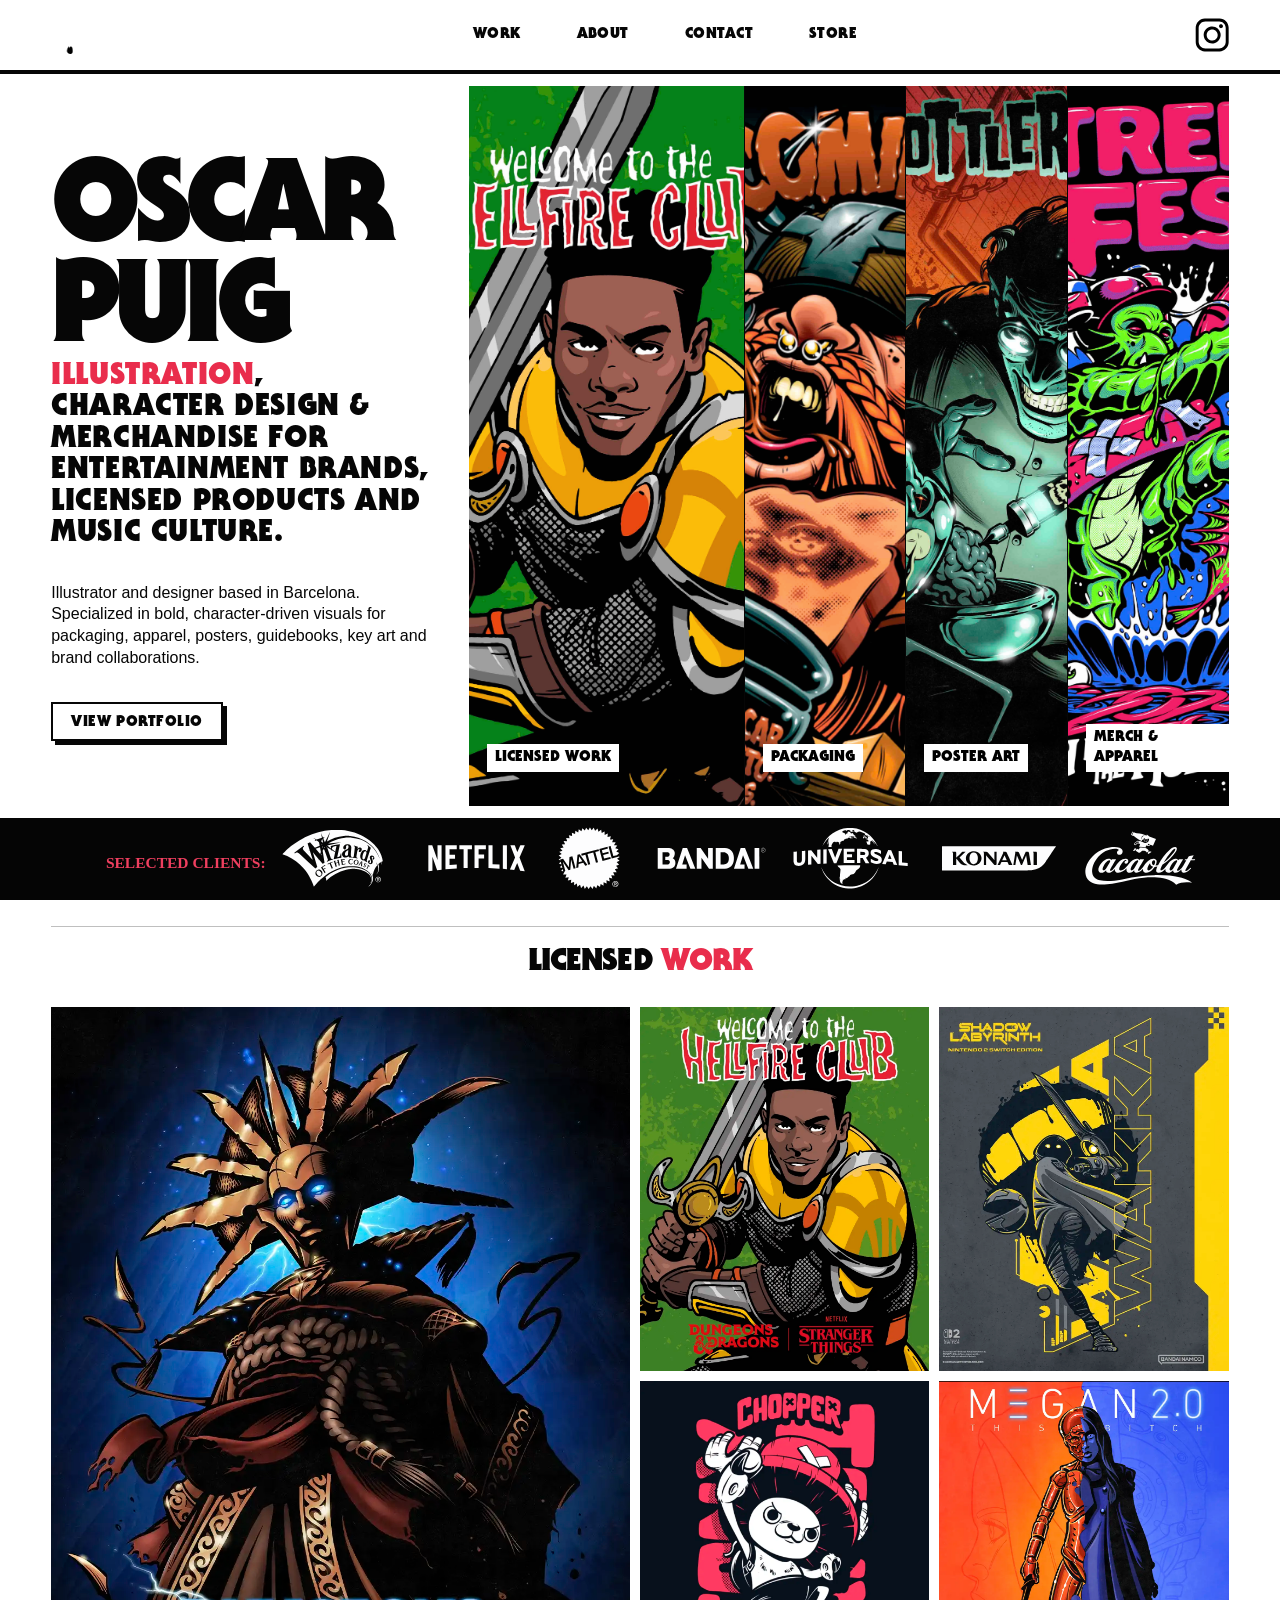
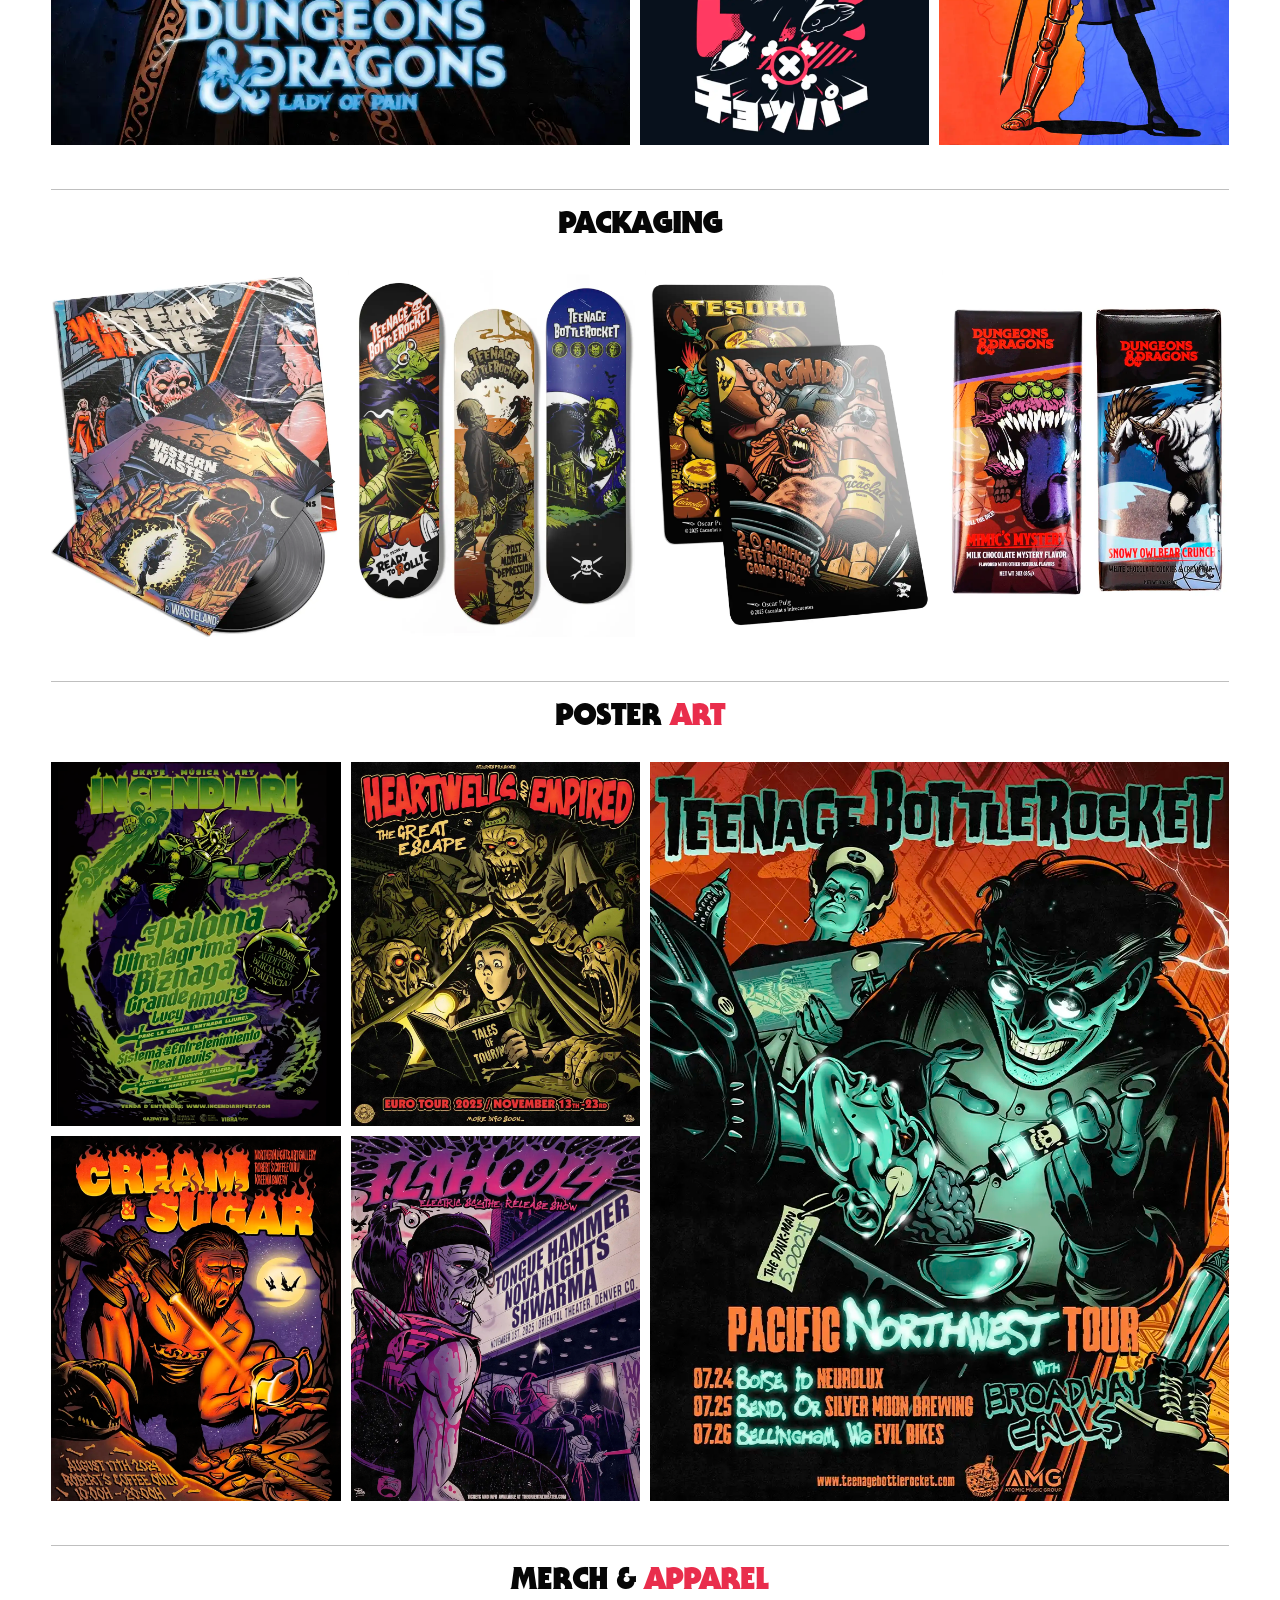
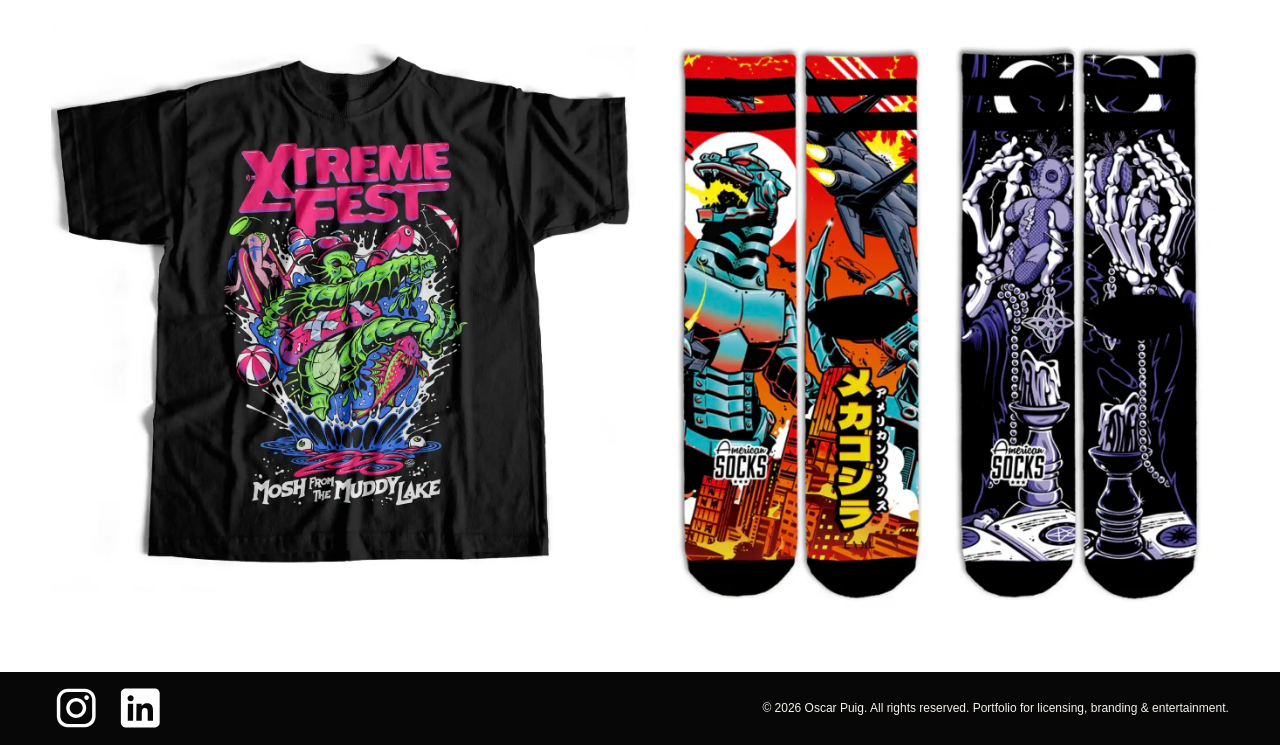
==== index.html @ 58c4e63c "Initial commit" ====
<!doctype html>
<html lang="es">
<head>
  <meta charset="utf-8">
  <meta name="viewport" content="width=device-width, initial-scale=1">
  <title>Oscar Puig — Portfolio</title>
  <meta name="description" content="Portfolio de ilustración, licensed work, apparel, poster art y packaging.">

  <link rel="icon" type="image/png" href="assets/img/favicon/favicon.png">
  <link rel="stylesheet" href="assets/css/styles.css">
</head>

<body>
  <header class="site-header">
    <div class="nav-wrap">
      <a class="logo" href="index.html#home" aria-label="Ir a inicio">
        <img src="assets/img/logos/logo.gif" alt="OP">
      </a>

      <nav class="main-nav" aria-label="Navegación principal">
        <a href="index.html#licensed-work" data-section="licensed-work">Work</a>
        <a href="about.html">About</a>
        <a href="contact.html">Contact</a>
        <a href="https://lostmerch.com/collections/felina" target="_blank" rel="noopener">Store</a>
      </nav>

      <a
        class="eye-link header-instagram"
        href="https://www.instagram.com/oscarpuig_bf/"
        target="_blank"
        rel="noopener"
        aria-label="Instagram"
      >
        <img src="assets/img/social/instagram-2.svg" alt="Instagram">
      </a>
    </div>
  </header>

  <main>
    <div class="index-screen">
      <section id="home" class="section hero" data-nav-section>
        <div class="hero-copy">
          <div class="intro-kicker"></div>

          <h1>
            <span>OSCAR</span>
            <span>PUIG</span>
          </h1>

          <p class="lead">
            <span class="accent-word">ILLUSTRATION</span>, CHARACTER DESIGN & MERCHANDISE FOR
            ENTERTAINMENT BRANDS, LICENSED PRODUCTS AND MUSIC CULTURE.
          </p>

          <p>
            Illustrator and designer based in Barcelona. Specialized in bold, character-driven visuals for packaging,
            apparel, posters, guidebooks, key art and brand collaborations.
          </p>

          <a class="hero-work-btn" href="#licensed-work">View Portfolio</a>
        </div>

        <div class="hero-cards" aria-label="Categorías de trabajo">
          <a class="hero-card" href="#licensed-work">
            <img src="assets/img/hero/licensed-work.jpg" alt="Licensed Work">
            <span class="hero-label">LICENSED WORK</span>
          </a>

          <a class="hero-card" href="#packaging">
            <img src="assets/img/hero/packaging.jpg" alt="Packaging">
            <span class="hero-label">PACKAGING</span>
          </a>

          <a class="hero-card" href="#poster-art">
            <img src="assets/img/hero/poster-art.jpg" alt="Poster Art">
            <span class="hero-label">POSTER ART</span>
          </a>

          <a class="hero-card" href="#merch-apparel">
            <img src="assets/img/hero/merch-apparel.jpg" alt="Merch and Apparel">
            <span class="hero-label">MERCH & APPAREL</span>
          </a>
        </div>
      </section>

      <div class="brand-strip">
        <img src="assets/img/logos/brand-strip.svg" alt="Selected works and brand logos">
      </div>
    </div>

    <section id="licensed-work" class="section work-section" data-nav-section>
      <h2 class="section-title">Licensed <span>Work</span></h2>

      <div class="gallery licensed-grid">
        <article
          class="tile big"
          data-title="Dungeons & Dragons"
          data-desc="Character development for the Dungeons & Dragons ® Illustration Guide 2024–2025, featuring pose exploration and final vector deliverables."
          data-full="assets/img/projects/project-detail-01.webp"
        >
          <img src="assets/img/work/project-01.webp" alt="Dungeons & Dragons">

          <div class="tile-copy">
            <h3>Dungeons & Dragons</h3>
            <p>Character development & Illustration Guide.</p>
          </div>
        </article>

        <article
          class="tile"
          data-title="Welcome To The Hellfire Club"
          data-desc="Character development for the Stranger Things ®: Welcome to the Hellfire Club box set, including pose exploration and final vector assets created to match the game’s established illustration style."
          data-full="assets/img/projects/project-detail-02.webp"
        >
          <img src="assets/img/work/project-02.webp" alt="Stranger Things">

          <div class="tile-copy">
            <h3>Stranger Things</h3>
            <p>Welcome to the Hellfire Club Box Set.</p>
          </div>
        </article>

        <article
          class="tile"
          data-title="Shadow Labyrinth"
          data-desc="Character design development for Bandai Namco’s ® Shadow Labyrinth, including pose exploration and vector-style artwork for Sword Man and Gaya, created for merchandise applications. Final mockups by Fraktal Studio."
          data-full="assets/img/projects/project-detail-03.webp"
        >
          <img src="assets/img/work/project-03.webp" alt="Shadow Labyrinth">

          <div class="tile-copy">
            <h3>Shadow Labyrinth</h3>
            <p>Merch Guide & Character Development.</p>
          </div>
        </article>

        <article
          class="tile"
          data-title="Tony Tony Chopper"
          data-desc="Character development for One Piece Season 2, focusing on Tony Tony Chopper for merchandise and apparel applications. Work included exploration of both updated and classic visual styles, with the final direction leaning into the classic style. Mockups by Fraktal Studio."
          data-full="assets/img/projects/project-detail-04.webp"
        >
          <img src="assets/img/work/project-04.webp" alt="Tony Tony Chopper">

          <div class="tile-copy">
            <h3>One Piece</h3>
            <p>Tony Tony Chopper.</p>
          </div>
        </article>

        <article
          class="tile"
          data-title="M3GAN 2.0"
          data-desc="Developed visual explorations for the M3GAN 2.0 movie illustrated guide, focusing on simple vector line art and cyber-futuristic art applications."
          data-full="assets/img/projects/project-detail-05.webp"
        >
          <img src="assets/img/work/project-05.webp" alt="M3GAN 2.0">

          <div class="tile-copy">
            <h3>M3GAN 2.0</h3>
            <p>Visual explorations.</p>
          </div>
        </article>
      </div>
    </section>

    <section id="packaging" class="section work-section" data-nav-section>
      <h2 class="section-title">Packaging</h2>

      <div class="gallery packaging-grid">
        <article
          class="tile"
          data-title="Album Artwork"
          data-desc="Album artwork and packaging design for music bands, including cover art, inlays, booklets, and additional visual assets for physical and digital releases."
          data-full="assets/img/projects/project-detail-14.webp"
        >
          <img src="assets/img/work/project-14.webp" alt="Album Artwork">

          <div class="tile-copy">
            <h3>Album Artwork</h3>
            <p>Cover Art & Packaging Design.</p>
          </div>
        </article>

        <article
          class="tile"
          data-title="Skateboard Decks"
          data-desc="Signature Teenage Bottlerocket Deck Collection through the years."
          data-full="assets/img/projects/project-detail-15.webp"
        >
          <img src="assets/img/work/project-15.webp" alt="Skateboard Decks">

          <div class="tile-copy">
            <h3>Skateboard Decks</h3>
            <p>Teenage Bottlerocket Deck Collection.</p>
          </div>
        </article>

        <article
          class="tile"
          data-title="MTG Custom Tokens"
          data-desc="Signature Food & Treasure Tokens for Cacaolat ® in collaboration with Infrecuentes as a promotional asset for Infrefest 2025."
          data-full="assets/img/projects/project-detail-16.webp"
        >
          <img src="assets/img/work/project-16.webp" alt="MTG Custom Tokens">

          <div class="tile-copy">
            <h3>Cards</h3>
            <p>MTG Custom Tokens.</p>
          </div>
        </article>

        <article
          class="tile"
          data-title="D&D Chocolate Bars"
          data-desc="Packaging design for Dungeons & Dragons ® chocolate bars, including Mimic’s Mystery Flavor & OwlBear Crunch."
          data-full="assets/img/projects/project-detail-17.webp"
        >
          <img src="assets/img/work/project-17.webp" alt="D&D Chocolate Bars">

          <div class="tile-copy">
            <h3>Chocolate Bars</h3>
            <p>D&D Chocolate Bars.</p>
          </div>
        </article>
      </div>
    </section>

    <section id="poster-art" class="section work-section" data-nav-section>
      <h2 class="section-title">Poster <span>Art</span></h2>

      <div class="gallery poster-grid">
        <article
          class="tile"
          data-title="Incendiary Fest"
          data-desc="Poster art for Incendiary Fest 2026, Valencia, Spain."
          data-full="assets/img/projects/project-detail-09.webp"
        >
          <img src="assets/img/work/project-09.webp" alt="Incendiary Fest">

          <div class="tile-copy">
            <h3>Incendiary Fest</h3>
            <p>Edition 2026.</p>
          </div>
        </article>

        <article
          class="tile"
          data-title="Heartwells & Empired"
          data-desc="Poster art for Heartwells & Empired co-headline Europe Tour 2025."
          data-full="assets/img/projects/project-detail-10.webp"
        >
          <img src="assets/img/work/project-10.webp" alt="Heartwells and Empired">

          <div class="tile-copy">
            <h3>Heartwells & Empired</h3>
            <p>Europe Tour 2025.</p>
          </div>
        </article>

        <article
          class="tile big"
          data-title="Teenage Bottlerocket"
          data-desc="Poster art collection for Teenage Bottlerocket's several tours through the years."
          data-full="assets/img/projects/project-detail-13.webp"
        >
          <img src="assets/img/work/project-13.webp" alt="Teenage Bottlerocket">

          <div class="tile-copy">
            <h3>Teenage Bottlerocket</h3>
            <p>Band Poster Collection.</p>
          </div>
        </article>

        <article
          class="tile"
          data-title="Cream & Sugar"
          data-desc="Poster art for Northern Light's fest Cream & Sugar, 2024, Sweden."
          data-full="assets/img/projects/project-detail-11.webp"
        >
          <img src="assets/img/work/project-11.webp" alt="Cream and Sugar">

          <div class="tile-copy">
            <h3>Cream & Sugar</h3>
            <p>Northern Lights.</p>
          </div>
        </article>

        <article
          class="tile"
          data-title="Flahoola"
          data-desc="Poster art for Electryc Scythe's Release Show, 2025, Denver."
          data-full="assets/img/projects/project-detail-12.webp"
        >
          <img src="assets/img/work/project-12.webp" alt="Flahoola">

          <div class="tile-copy">
            <h3>Flahoola</h3>
            <p>Electryc Scythe Release Show.</p>
          </div>
        </article>
      </div>
    </section>

    <section id="merch-apparel" class="section work-section" data-nav-section>
      <h2 class="section-title">Merch & <span>Apparel</span></h2>

      <div class="gallery merch-grid">
        <article
          class="tile"
          data-title="T-Shirt Design"
          data-desc="Illustrated T-shirt design for apparel and merchandise, developing bold, wearable graphics adapted for print production."
          data-full="assets/img/projects/project-detail-06.webp"
        >
          <img src="assets/img/work/project-06.webp" alt="T-Shirt Design">

          <div class="tile-copy">
            <h3>T-Shirt Design</h3>
            <p>T-shirt graphics and print-ready artwork.</p>
          </div>
        </article>

        <article
          class="tile"
          data-title="American Socks"
          data-desc="Custom sock design for American Socks’ 2025–2026 collection, featuring the Mechagodzilla Mid High and Voodoo Mid High designs."
          data-full="assets/img/projects/project-detail-07.webp"
        >
          <img src="assets/img/work/project-07.webp" alt="American Socks">

          <div class="tile-copy">
            <h3>American Socks</h3>
            <p>Signature sock collection.</p>
          </div>
        </article>
      </div>
    </section>
  </main>

  <div class="modal" id="projectModal" aria-hidden="true">
    <div class="modal-card" role="dialog" aria-modal="true" aria-labelledby="modalTitle">
      <button class="modal-close" type="button" aria-label="Cerrar">×</button>

      <div class="modal-content">
        <div class="modal-image">
          <img id="modalImg" alt="">
        </div>

        <div class="modal-text">
          <h2 id="modalTitle">Project</h2>
          <p id="modalDesc">Descripción del proyecto.</p>
        </div>
      </div>
    </div>
  </div>

  <footer class="site-footer">
    <div class="footer-inner">
      <div class="footer-socials">
        <a href="https://www.instagram.com/oscarpuigdraws/" target="_blank" rel="noopener" aria-label="Instagram">
          <img src="assets/img/social/instagram.svg" alt="Instagram">
        </a>

        <a href="https://www.linkedin.com/" target="_blank" rel="noopener" aria-label="LinkedIn">
          <img src="assets/img/social/linkedin.svg" alt="LinkedIn">
        </a>
      </div>

      <div class="footer-copy">
        © 2026 Oscar Puig. All rights reserved. Portfolio for licensing, branding & entertainment.
      </div>
    </div>
  </footer>

  <script src="assets/js/main.js"></script>
</body>
</html>
---- assets/css/styles.css ----
@font-face{
  font-family:'ITC Serif Gothic Std Black';
  src:url('../fonts/ITCSerifGothicStdBlack.woff2') format('woff2');
  font-weight:900;
  font-style:normal;
  font-display:swap;
}

/* ============================= */
/* VARIABLES */
/* ============================= */

:root{
  --paper:#ffffff;
  --ink:#060606;
  --muted:#3c3c3c;
  --accent:#e92d4c;
  --line:#0b0b0b;
  --max:1500px;
  --header-real-h:74px;
  --brand-strip-h:82px;
  --display:'ITC Serif Gothic Std Black','Arial Black',Impact,sans-serif;
  --body:Arial,Helvetica,sans-serif;
}

/* ============================= */
/* BASE */
/* ============================= */

*{
  box-sizing:border-box;
}

html{
  scroll-behavior:smooth;
  background:#070707;
}

body{
  margin:0;
  background:linear-gradient(
    to bottom,
    var(--paper) 0%,
    var(--paper) calc(100% - 72px),
    #070707 calc(100% - 72px),
    #070707 100%
  );
  color:var(--ink);
  font-family:var(--body);
  font-size:16px;
  line-height:1.35;
}

img{
  max-width:100%;
}

.accent-word{
  color:var(--accent);
}

/* ============================= */
/* HEADER */
/* ============================= */

.site-header{
  position:sticky;
  top:0;
  z-index:50;
  background:rgba(255,255,255,.96);
  border-bottom:4px solid var(--ink);
  transition:transform .28s ease,box-shadow .28s ease;
}

.site-header.hide{
  transform:translateY(-105%);
}

.nav-wrap{
  max-width:var(--max);
  margin:0 auto;
  height:70px;
  padding:0 clamp(22px,4vw,68px);
  display:grid;
  grid-template-columns:120px 1fr 70px;
  align-items:center;
}

.logo{
  display:inline-flex;
  width:84px;
  align-items:center;
  background:transparent;
  isolation:auto;
}

.logo img{
  width:78px;
  height:auto;
  display:block;
  mix-blend-mode:multiply;
  filter:contrast(1.15);
}

.main-nav{
  display:flex;
  justify-content:center;
  gap:56px;
}

.main-nav a{
  font-family:var(--display);
  font-size:15px;
  color:var(--ink);
  text-decoration:none;
  text-transform:uppercase;
  letter-spacing:.03em;
  transition:color .18s ease;
}

.main-nav a:hover,
.main-nav a.active{
  color:var(--accent);
}

.eye-link{
  justify-self:end;
}

.header-instagram{
  display:flex;
  align-items:center;
  justify-content:center;
}

.header-instagram img{
  width:34px;
  height:34px;
  display:block;
  object-fit:contain;
}

.header-instagram:hover{
  opacity:.75;
}

/* ============================= */
/* GENERAL SECTIONS */
/* ============================= */

.section{
  max-width:var(--max);
  margin:0 auto;
  padding:32px clamp(24px,4vw,68px);
}

/* ============================= */
/* INDEX FIRST SCREEN */
/* ============================= */

.index-screen{
  height:calc(100svh - var(--header-real-h));
  min-height:640px;
  display:flex;
  flex-direction:column;
  overflow:hidden;
}

.index-screen .hero{
  flex:1 1 auto;
  min-height:0;
  height:auto;
  max-height:none;
  padding-top:0;
  padding-bottom:0;
}

.index-screen .brand-strip{
  flex:0 0 var(--brand-strip-h);
  height:var(--brand-strip-h);
}

.index-screen + .work-section{
  margin-top:0;
}

/* ============================= */
/* HERO */
/* ============================= */

.hero{
  display:grid;
  grid-template-columns:minmax(300px,410px) minmax(760px,1fr);
  gap:28px;
  align-items:center;
  overflow:hidden;
}

.intro-kicker{
  font-family:var(--display);
  color:var(--accent);
  font-size:17px;
  margin-bottom:24px !important;
}

.hero h1{
  font-family:var(--display);
  font-size:clamp(68px,9vw,126px);
  line-height:.72;
  margin:0 0 4px !important;
  text-transform:uppercase;
  letter-spacing:-.06em;
}

.hero h1 span{
  display:block;
}

.hero h1 span:first-child{
  margin-bottom:18px;
}

.hero .lead{
  max-width:510px;
  font-family:var(--display);
  font-weight:900;
  font-size:30px;
  line-height:1.05;
  letter-spacing:.02em;
  text-transform:uppercase;
  margin-top:0 !important;
}

.hero .lead.lead-accent{
  color:#ef3f5f !important;
}

.hero-copy > p:not(.lead){
  max-width:500px;
}

/* ============================= */
/* WORK BUTTON */
/* ============================= */

.hero-work-btn{
  display:inline-flex;
  align-items:center;
  justify-content:center;
  margin-top:18px;
  padding:11px 18px 9px;
  background:#fff;
  color:var(--ink);
  border:2px solid var(--ink);
  font-family:var(--display);
  font-size:15px;
  line-height:1;
  text-transform:uppercase;
  text-decoration:none;
  letter-spacing:.03em;
  box-shadow:4px 4px 0 var(--ink);
  transition:
    background .2s ease,
    color .2s ease,
    transform .2s ease,
    box-shadow .2s ease;
}

.hero-work-btn:hover{
  background:var(--accent);
  color:#fff;
  transform:translate(2px,2px);
  box-shadow:2px 2px 0 var(--ink);
}

/* ============================= */
/* HERO CARDS — ACCORDION SOLO DESKTOP */
/* ============================= */

.hero-cards{
  height:100%;
  min-height:0;
  max-height:none;
  display:grid;
  grid-template-columns:1.7fr 1fr 1fr 1fr;
  gap:0;
  align-items:stretch;
  overflow:hidden;
  padding:12px 0;
  background:transparent;
  border:0;
  transition:grid-template-columns .45s cubic-bezier(.22,.61,.36,1);
}

.hero-cards:hover{
  grid-template-columns:1fr 1fr 1fr 1fr;
}

.hero-cards:has(.hero-card:nth-child(1):hover){
  grid-template-columns:2.25fr .82fr .82fr .82fr;
}

.hero-cards:has(.hero-card:nth-child(2):hover){
  grid-template-columns:.82fr 2.25fr .82fr .82fr;
}

.hero-cards:has(.hero-card:nth-child(3):hover){
  grid-template-columns:.82fr .82fr 2.25fr .82fr;
}

.hero-cards:has(.hero-card:nth-child(4):hover){
  grid-template-columns:.82fr .82fr .82fr 2.25fr;
}

.hero-card{
  position:relative;
  display:block;
  height:100%;
  min-width:0;
  overflow:hidden;
  background:#000;
  text-decoration:none;
  border:0;
  border-left:1px solid var(--ink);
  transform:none;
  margin:0;
  clip-path:none;
  isolation:isolate;
}

.hero-card:first-child{
  border-left:0;
}

.hero-card::before,
.hero-card::after{
  display:none;
}

.hero-card:not(:first-child){
  border-left:1px solid var(--ink);
}

.hero-card img{
  width:100%;
  height:100%;
  max-width:none;
  display:block;
  object-fit:cover;
  object-position:center;
  transform:scale(1.02);
  filter:saturate(.96) contrast(.99);
  transition:
    transform .55s cubic-bezier(.22,.61,.36,1),
    filter .35s ease;
}

.hero-card:hover img{
  transform:scale(1.09);
  filter:saturate(1.04) contrast(1.03);
}

.hero-label{
  position:absolute;
  left:18px;
  bottom:34px;
  z-index:8;
  background:#fff;
  color:#000;
  font-family:var(--display);
  font-size:15px;
  padding:4px 8px;
  transform:none;
}

/* ============================= */
/* BRAND STRIP */
/* ============================= */

.brand-strip{
  width:100%;
  height:82px;
  background:#050505;
  display:flex;
  align-items:center;
  justify-content:center;
  overflow:hidden;
  padding:0 32px;
}

.brand-strip img{
  display:block;
  width:auto;
  height:auto;
  max-width:100%;
  max-height:100px;
  object-fit:contain;
}

.brand-strip-about{
  background:#fff;
}

/* ============================= */
/* WORK SECTIONS */
/* ============================= */

.section-title{
  font-family:var(--display);
  font-size:31px;
  text-align:center;
  margin:0 auto 22px;
  text-transform:uppercase;
  border-top:1px solid rgba(0,0,0,.25);
  padding-top:16px;
  letter-spacing:-.03em;
}

.section-title span{
  color:var(--accent);
}

.work-section{
  padding-top:26px;
  padding-bottom:18px;
}

.gallery{
  width:100%;
  display:grid;
  gap:10px;
  align-items:stretch;
  grid-auto-flow:dense;
}

.tile{
  position:relative;
  overflow:hidden;
  background:#111;
  cursor:pointer;
  min-height:0;
  aspect-ratio:4 / 5;
}

.tile.big{
  grid-row:span 2;
}

.tile.wide{
  grid-column:auto;
}

.tile img{
  width:100%;
  height:100%;
  display:block;
  object-fit:cover;
  object-position:center center;
  transition:transform .45s ease,filter .45s ease;
}

.tile::after{
  content:"";
  position:absolute;
  inset:0;
  background:rgba(0,0,0,0);
  transition:background .35s ease;
}

.tile:hover img{
  transform:scale(1.07);
  filter:brightness(.65);
}

.tile:hover::after{
  background:rgba(0,0,0,.28);
}

.tile-copy{
  position:absolute;
  inset:0;
  z-index:2;
  color:#fff;
  display:flex;
  flex-direction:column;
  align-items:center;
  justify-content:center;
  text-align:center;
  padding:24px;
  opacity:0;
  transform:translateY(8px);
  transition:opacity .25s ease,transform .25s ease;
}

.tile:hover .tile-copy{
  opacity:1;
  transform:translateY(0);
}

.tile-copy h3{
  font-family:var(--display);
  font-size:clamp(18px,2.2vw,34px);
  line-height:.9;
  margin:0 0 8px;
  text-transform:uppercase;
}

.tile-copy p{
  font-size:16px;
  max-width:330px;
  margin:0;
}

/* Licensed Work */
.licensed-grid{
  grid-template-columns:2fr 1fr 1fr;
  grid-template-rows:repeat(2,1fr);
  grid-auto-rows:1fr;
  aspect-ratio:1.595 / 1;
}

.licensed-grid .tile{
  aspect-ratio:auto;
}

.licensed-grid .big{
  grid-column:1;
  grid-row:1 / span 2;
}

/* Merch & Apparel */
.merch-grid{
  grid-template-columns:repeat(2,1fr);
  grid-template-rows:1fr;
  aspect-ratio:2 / 1;
}

.merch-grid .tile{
  aspect-ratio:auto;
}

/* Poster Art */
.poster-grid{
  grid-template-columns:1fr 1fr 2fr;
  grid-template-rows:repeat(2,1fr);
  aspect-ratio:1.595 / 1;
}

.poster-grid .tile{
  aspect-ratio:auto;
}

.poster-grid .big{
  grid-column:3;
  grid-row:1 / span 2;
}

/* Packaging */
.packaging-grid{
  grid-template-columns:repeat(4,1fr);
  grid-template-rows:1fr;
  aspect-ratio:3.205 / 1;
}

.packaging-grid .tile{
  aspect-ratio:auto;
}

/* ============================= */
/* MODAL — PROYECTOS */
/* ============================= */

.modal{
  position:fixed;
  inset:0;
  z-index:100;
  display:flex;
  align-items:flex-start;
  justify-content:center;
  padding:62px 28px 46px;
  background:rgba(0,0,0,.85);
  overflow:auto;
  opacity:0;
  visibility:hidden;
  pointer-events:none;
  transition:
    opacity .35s ease,
    visibility .35s ease;
}

.modal.open{
  opacity:1;
  visibility:visible;
  pointer-events:auto;
}

.modal-card{
  position:relative;
  width:min(1080px,92vw);
  background:transparent;
  border:0;
  box-shadow:none;
  overflow:visible;
  opacity:0;
  transform:translateY(28px) scale(.97);
  transition:
    opacity .45s ease,
    transform .45s cubic-bezier(.22,.61,.36,1);
}

.modal.open .modal-card{
  opacity:1;
  transform:translateY(0) scale(1);
}

.modal-close{
  position:absolute;
  right:-8px;
  top:-52px;
  z-index:120;
  width:42px;
  height:42px;
  border:0;
  background:transparent;
  color:#fff;
  font-family:var(--display);
  font-size:42px;
  line-height:1;
  cursor:pointer;
  transition:
    transform .2s ease,
    opacity .2s ease;
}

.modal-close:hover{
  transform:scale(1.12);
  opacity:.75;
}

.modal-content{
  display:flex;
  flex-direction:column;
  align-items:center;
  gap:22px;
}

.modal-text{
  order:-1;
  width:75%;
  padding:0;
  color:#fff;
  text-align:center;
  background:transparent;
}

.modal-text h2{
  font-family:var(--display);
  font-size:clamp(20px,2.6vw,36px);
  line-height:.9;
  margin:0 0 8px;
  text-transform:uppercase;
  color:#fff;
}

.modal-text p{
  max-width:600px;
  margin:0 auto;
  font-size:15px;
  line-height:1.35;
  color:#fff;
  background:transparent;
}

.modal-text .store-note{
  display:none;
}

.modal-image{
  width:100%;
  min-height:0;
  display:flex;
  justify-content:center;
  align-items:flex-start;
  background:transparent;
  overflow:visible;
}

.modal-image img{
  display:block;
  width:60%;
  max-width:900px;
  height:auto;
  max-height:none;
  object-fit:contain;
  background:transparent;
  box-shadow:none;
  opacity:0;
  transform:scale(.96);
  transition:
    opacity .5s ease .08s,
    transform .5s cubic-bezier(.22,.61,.36,1) .08s;
}

.modal.open .modal-image img{
  opacity:1;
  transform:scale(1);
}

/* ============================= */
/* ABOUT */
/* ============================= */

.contact-page{
  min-height:calc(100vh - 120px);
}

.about-page{
  min-height:0;
  padding-top:26px;
  padding-bottom:0;
}

.about-hero{
  display:grid;
  grid-template-columns:minmax(320px, .95fr) minmax(460px, 1.15fr);
  gap:30px;
  align-items:start;
  border-bottom:0;
  padding-top:26px;
  padding-bottom:6px;
}

.about-page + .brand-strip{
  margin-top:0;
}

.photo-tape{
  position:relative;
  justify-self:end;
  align-self:start;
  width:min(100%, 470px);
  margin:10px 0 0 0;
  transform:rotate(-2deg);
}

.photo-tape img{
  width:100%;
  display:block;
  border:0;
  box-shadow:0 2px 8px rgba(0,0,0,.0);
}

.about-copy{
  justify-self:start;
  max-width:680px;
}

.about-copy h1{
  font-family:var(--display);
  font-size:72px;
  line-height:.85;
  margin:0 0 28px;
  text-transform:uppercase;
}

.contact-box h1{
  font-family:var(--display);
  font-size:44px;
  margin:0 0 25px;
  text-transform:uppercase;
}

.bold-intro{
  font-family:var(--display);
  font-size:19px;
  line-height:1.08;
  text-transform:uppercase;
}

.bold-intro span,
.red{
  color:var(--accent);
}

.about-copy p{
  font-size:19px;
  max-width:620px;
}

.brand-logos{
  display:flex;
  flex-wrap:wrap;
  gap:18px 28px;
  margin-top:30px;
  font-family:var(--display);
  font-size:22px;
  align-items:center;
}

.caption{
  font-family:'Comic Sans MS',cursive;
  font-size:27px;
  text-align:center;
  background:#ede5da;
  padding:8px 18px;
  width:max-content;
  margin:-8px auto 0;
  position:relative;
}

/* ============================= */
/* CONTACT */
/* ============================= */

.contact-page{
  display:grid;
  place-items:center;
  text-align:center;
  padding-top:60px;
}

.contact-box{
  transform:translateY(-20px);
}

.contact-eye{
  width:170px;
  margin:0 auto 28px;
}

.contact-box h1{
  font-size:68px;
  line-height:.88;
}

.contact-email{
  font-family:var(--display);
  color:var(--accent);
  font-size:24px;
  text-transform:uppercase;
}

.contact-email:hover{
  color:#000;
}

/* ============================= */
/* FOOTER */
/* ============================= */

.site-footer{
  background:#070707;
  color:#f7f2eb;
  margin-top:40px;
  margin-bottom:0;
  border-bottom:1px solid #070707;
}

.footer-inner{
  max-width:var(--max);
  min-height:72px;
  margin:0 auto;
  padding:0 clamp(24px,4vw,68px);
  display:flex;
  align-items:center;
  justify-content:space-between;
  gap:24px;
  font-size:12px;
}

.footer-socials{
  display:flex;
  align-items:center;
  justify-content:flex-start;
  gap:14px;
}

.footer-socials a{
  width:50px;
  height:50px;
  display:grid;
  place-items:center;
  text-decoration:none;
  transition:
    transform .2s ease,
    opacity .2s ease;
}

.footer-socials a:hover{
  transform:translateY(-2px);
  opacity:.75;
}

.footer-socials img{
  width:40px;
  height:40px;
  display:block;
  object-fit:contain;
}

.footer-copy{
  margin-left:auto;
  text-align:right;
  max-width:720px;
}

/* ============================= */
/* RESPONSIVE TABLET + MOBILE */
/* AQUÍ SE DESACTIVA EL ACCORDION */
/* Y SE OCULTA INSTAGRAM HEADER */
/* ============================= */

@media (max-width:980px){
  :root{
    --brand-strip-h:70px;
  }

  .nav-wrap{
    grid-template-columns:80px 1fr;
  }

  .header-instagram,
  .eye-link.header-instagram{
    display:none !important;
  }

  .main-nav{
    gap:22px;
  }

  .hero{
    grid-template-columns:1fr;
    gap:18px;
    min-height:auto;
    height:auto;
    max-height:none;
    padding-top:34px;
    padding-bottom:24px;
    overflow:visible;
  }

  .index-screen{
    height:auto;
    min-height:0;
    overflow:visible;
  }

  .index-screen .hero{
    min-height:auto;
    height:auto;
    padding-top:34px;
    padding-bottom:24px;
  }

  .hero-cards,
  .index-screen .hero-cards{
    height:520px;
    min-height:0;
    max-height:none;
    overflow:hidden;
    padding:0;
    gap:4px;
    grid-template-columns:repeat(4,1fr) !important;
    transition:none !important;
  }

  .hero-cards:hover,
  .hero-cards:has(.hero-card:nth-child(1):hover),
  .hero-cards:has(.hero-card:nth-child(2):hover),
  .hero-cards:has(.hero-card:nth-child(3):hover),
  .hero-cards:has(.hero-card:nth-child(4):hover){
    grid-template-columns:repeat(4,1fr) !important;
  }

  .hero-card,
  .hero-card:first-child,
  .hero-card:nth-child(2),
  .hero-card:nth-child(3),
  .hero-card:nth-child(4){
    transform:none !important;
    margin:0 !important;
    clip-path:none !important;
  }

  .hero-card img,
  .hero-card:hover img{
    width:100%;
    height:100%;
    transform:scale(1.02) !important;
    filter:saturate(.96) contrast(.99) !important;
  }

  .hero-label{
    left:0;
    transform:none;
  }

  .index-screen .brand-strip{
    flex-basis:70px;
    height:70px;
  }

  .licensed-grid,
  .poster-grid,
  .merch-grid,
  .packaging-grid{
    aspect-ratio:auto;
    grid-template-columns:1fr 1fr;
    grid-template-rows:none;
    grid-auto-rows:auto;
  }

  .licensed-grid .tile,
  .poster-grid .tile,
  .merch-grid .tile,
  .packaging-grid .tile{
    aspect-ratio:4 / 5;
  }

  .licensed-grid .big,
  .poster-grid .big{
    grid-column:auto;
    grid-row:auto;
  }

  .about-hero{
    grid-template-columns:1fr;
    gap:34px;
    padding-top:28px;
    padding-bottom:8px;
  }

  .photo-tape{
    justify-self:center;
    width:min(100%, 520px);
    margin:0;
  }

  .about-copy{
    justify-self:center;
    max-width:680px;
  }

  .modal-content{
    grid-template-columns:1fr;
  }
}

/* ============================= */
/* RESPONSIVE MOBILE */
/* ============================= */

@media (max-width:640px){
  .nav-wrap{
    height:auto;
    grid-template-columns:1fr;
    padding:12px 18px;
    text-align:center;
  }

  .logo{
    justify-self:center;
  }

  .header-instagram,
  .eye-link.header-instagram{
    display:none !important;
  }

  .main-nav{
    flex-wrap:wrap;
    justify-content:center;
    gap:18px;
    margin:6px 0;
  }

  .hero h1{
    font-size:68px;
  }

  .hero-cards,
  .index-screen .hero-cards{
    grid-template-columns:1fr 1fr !important;
    height:auto;
    gap:4px;
    padding:0;
    transition:none !important;
  }

  .hero-cards:hover,
  .hero-cards:has(.hero-card:nth-child(1):hover),
  .hero-cards:has(.hero-card:nth-child(2):hover),
  .hero-cards:has(.hero-card:nth-child(3):hover),
  .hero-cards:has(.hero-card:nth-child(4):hover){
    grid-template-columns:1fr 1fr !important;
  }

  .hero-card{
    height:360px;
  }

  .hero-card img,
  .hero-card:hover img{
    transform:scale(1.02) !important;
    filter:saturate(.96) contrast(.99) !important;
  }

  .licensed-grid,
  .merch-grid,
  .poster-grid,
  .packaging-grid{
    grid-template-columns:1fr!important;
  }

  .licensed-grid .tile,
  .poster-grid .tile,
  .merch-grid .tile,
  .packaging-grid .tile{
    aspect-ratio:4 / 5;
  }

  .about-hero{
    gap:26px;
    padding-top:24px;
    padding-bottom:8px;
  }

  .photo-tape{
    width:100%;
  }

  .about-copy h1{
    font-size:38px;
  }

  .about-copy p{
    font-size:17px;
  }

  .bold-intro{
    font-size:17px;
  }

  .brand-logos{
    font-size:18px;
    gap:14px 22px;
  }

  .contact-box h1{
    font-size:48px;
  }

  .contact-email{
    font-size:17px;
  }

  .modal{
    padding:72px 18px 36px;
  }

  .modal-card{
    width:92vw;
  }

  .modal-close{
    right:16px;
    top:16px;
    font-size:42px;
  }

  .modal-content{
    gap:18px;
  }

  .modal-text{
    width:100%;
  }

  .modal-text h2{
    font-size:34px;
  }

  .modal-text p{
    font-size:14px;
  }

  .modal-image img{
    width:100%;
    max-width:100%;
    max-height:none;
  }

  .footer-inner{
    flex-direction:column;
    justify-content:center;
    text-align:center;
    gap:10px;
    padding-top:16px;
    padding-bottom:16px;
  }

  .footer-socials{
    justify-content:center;
  }

  .footer-copy{
    margin-left:0;
    text-align:center;
  }
}
/* ============================= */
/* FELINA LINK */
/* ============================= */
.about-link{
  color:var(--accent);
  text-decoration:none;
}

.about-link:hover{
  color:var(--ink);
  text-decoration:underline;
}

/* ============================= */
/* FIX HEADER CONSISTENTE */
/* ============================= */

/* Mantiene siempre el espacio del scrollbar para que el header no se mueva entre páginas */
html{
  overflow-y:scroll;
}

/* Header con la misma caja siempre */
.nav-wrap{
  width:100%;
  max-width:var(--max);
  margin:0 auto;
  height:70px;
  padding:0 clamp(22px,4vw,68px);

  display:grid;
  grid-template-columns:120px minmax(0,1fr) 70px;
  align-items:center;
}

/* Logo izquierda */
.logo{
  justify-self:start;
}

/* Navegación siempre centrada */
.main-nav{
  justify-self:center;
}

/* Instagram derecha siempre en la misma posición */
.eye-link.header-instagram{
  justify-self:end;
  width:70px;
  height:70px;

  display:flex;
  align-items:center;
  justify-content:flex-end;
}

.eye-link.header-instagram img{
  width:34px;
  height:34px;
  display:block;
  object-fit:contain;
}

/* En tablet y móvil desaparece */
@media (max-width:980px){
  .nav-wrap{
    grid-template-columns:80px 1fr;
  }

  .header-instagram,
  .eye-link.header-instagram{
    display:none !important;
  }
}

@media (max-width:640px){
  .nav-wrap{
    grid-template-columns:1fr;
  }

  .header-instagram,
  .eye-link.header-instagram{
    display:none !important;
  }
}
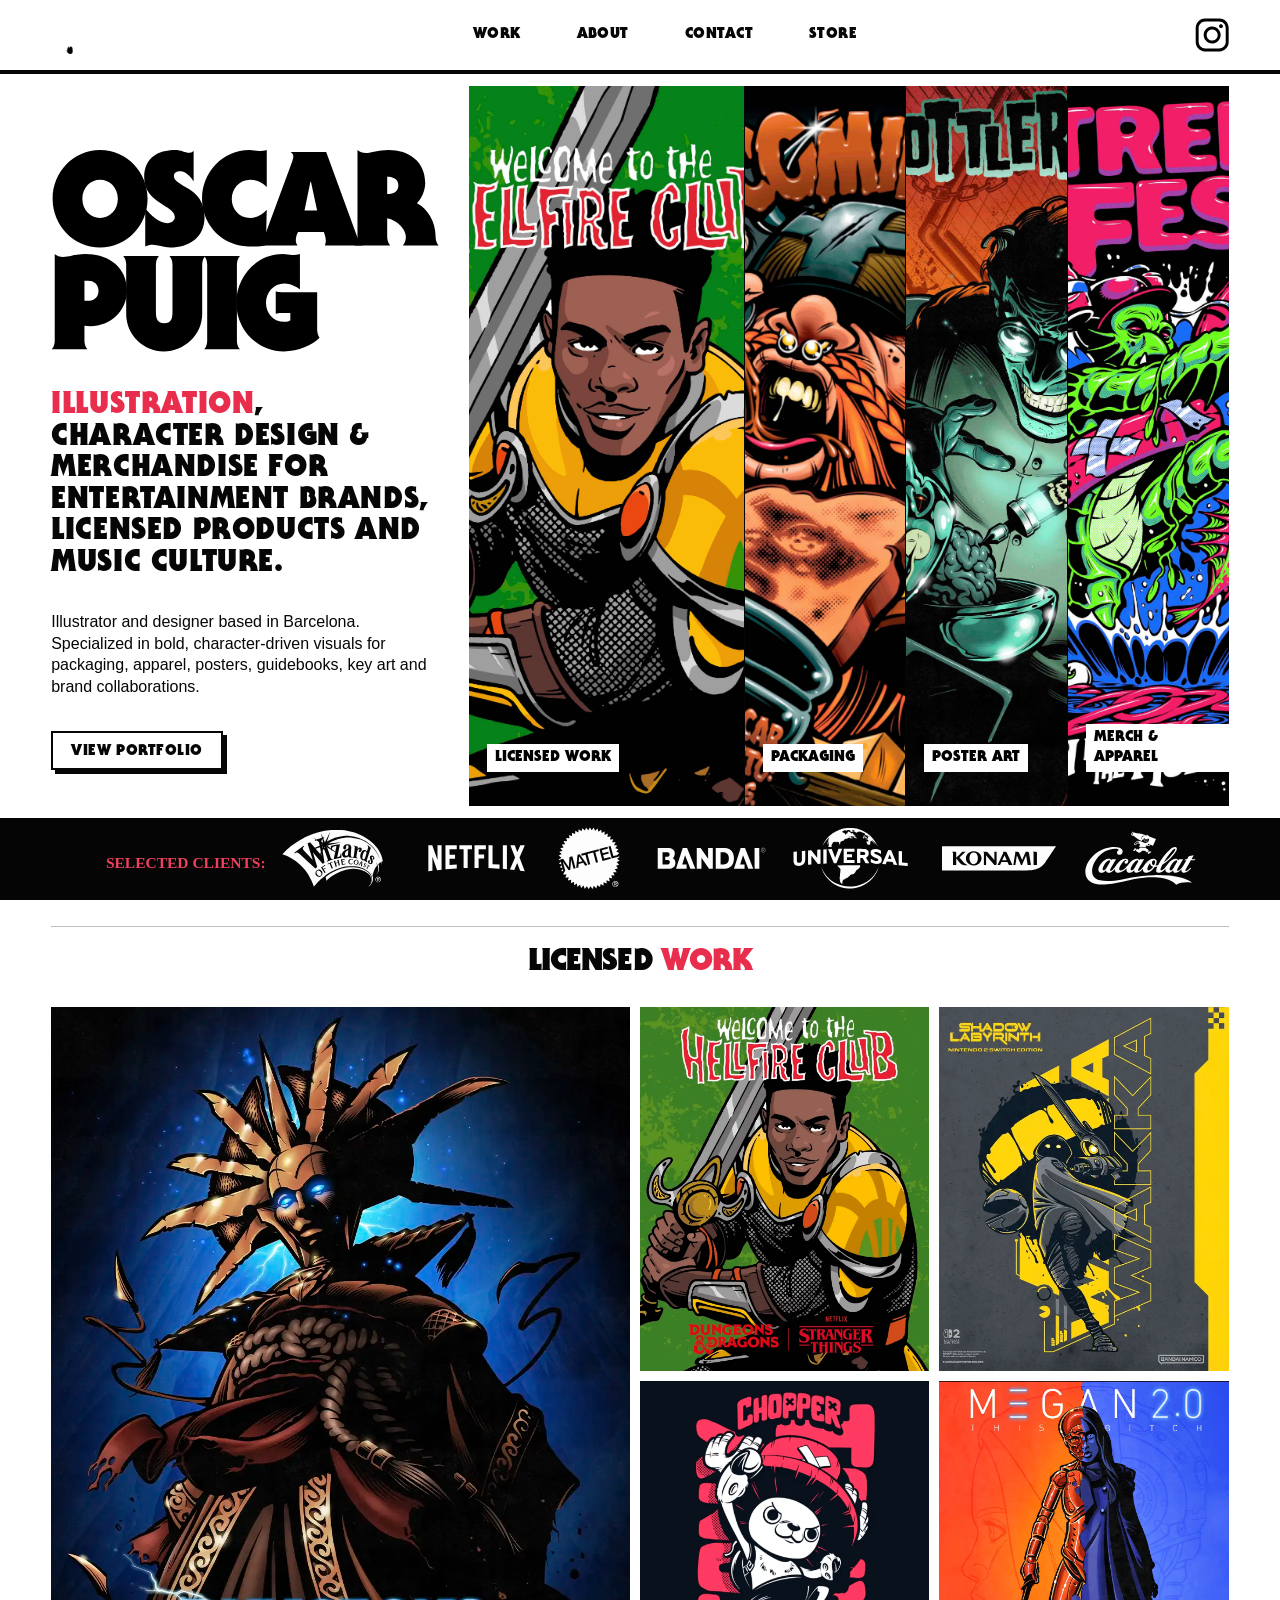
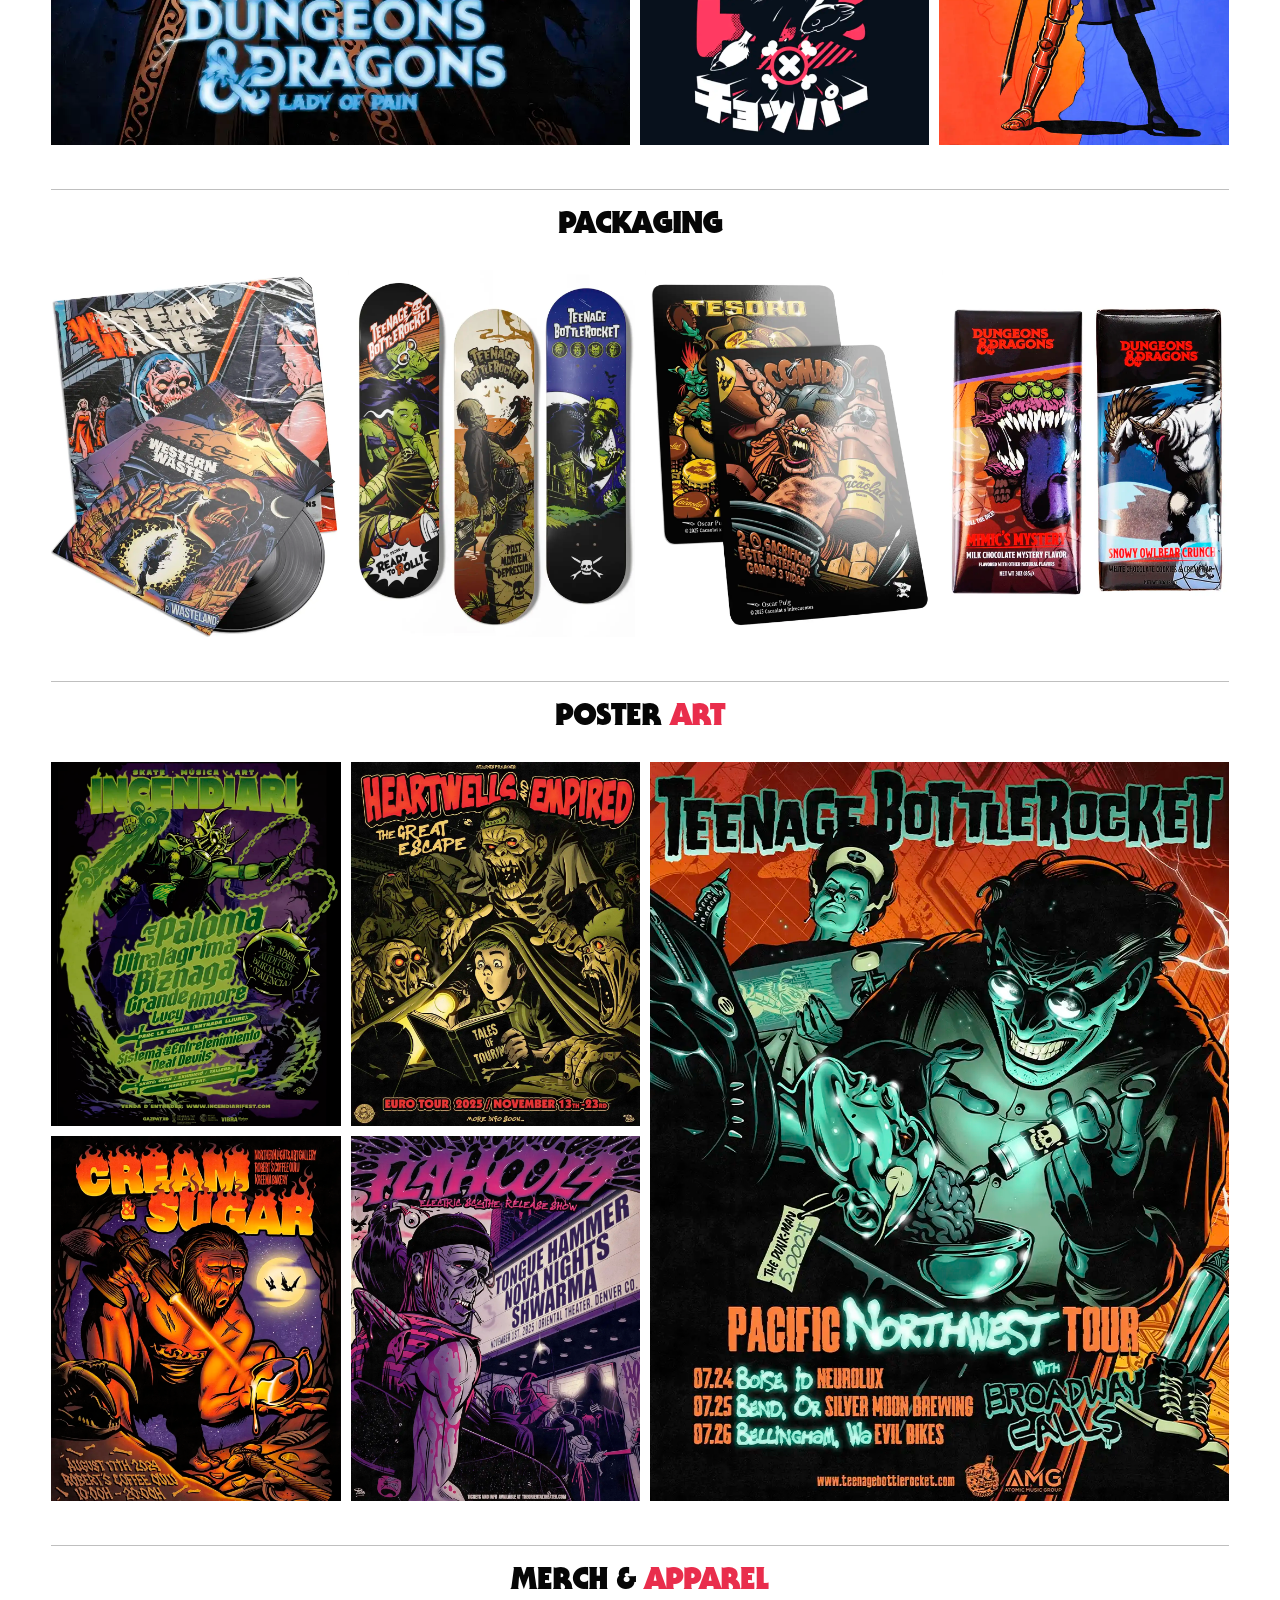
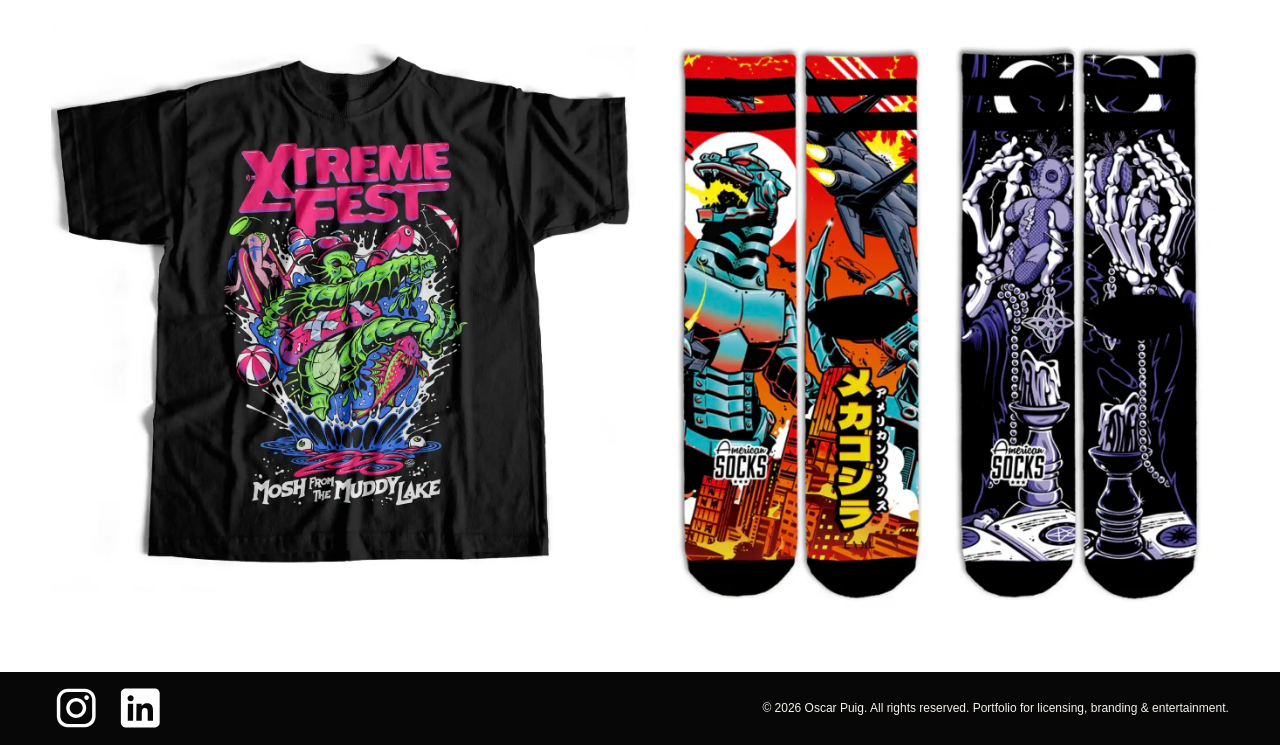
==== commit 9a53c4f2: "Logo" ====
--- a/index.html
+++ b/index.html
@@ -42,10 +42,11 @@
         <div class="hero-copy">
           <div class="intro-kicker"></div>
 
-          <h1>
-            <span>OSCAR</span>
-            <span>PUIG</span>
-          </h1>
+          <img
+  class="hero-name-logo"
+  src="assets/img/logos/logo-oscar.svg"
+  alt="Oscar Puig"
+>
 
           <p class="lead">
             <span class="accent-word">ILLUSTRATION</span>, CHARACTER DESIGN & MERCHANDISE FOR
--- a/assets/css/styles.css
+++ b/assets/css/styles.css
@@ -1207,6 +1207,12 @@
     margin-left:0;
     text-align:center;
   }
+  @media (max-width:640px){
+  .hero-name-logo{
+    width:min(100%, 330px);
+    margin:0 auto 18px;
+  }
+}
 }
 /* ============================= */
 /* FELINA LINK */
@@ -1293,5 +1299,62 @@
     display:none !important;
   }
 }
-
-
+/* ============================= */
+/* LOGO GRANDE HERO — SIN TOCAR HEADER */
+/* ============================= */
+
+.hero-name-logo{
+  display:block;
+  width:min(100%, 410px);
+  max-width:410px;
+  height:auto;
+  margin:0 0 18px;
+}
+
+/* ============================= */
+/* HEADER MOBILE — ESTRUCTURA ORIGINAL */
+/* ============================= */
+
+@media (max-width:640px){
+  .nav-wrap{
+    height:auto;
+    grid-template-columns:1fr;
+    padding:12px 18px;
+    text-align:center;
+  }
+
+  .logo{
+    justify-self:center;
+    width:84px;
+    height:auto;
+  }
+
+  .logo img{
+    width:78px;
+    max-width:78px;
+    height:auto;
+    display:block;
+  }
+
+  .main-nav{
+    width:100%;
+    display:flex;
+    flex-wrap:wrap;
+    justify-content:center;
+    gap:18px;
+    margin:6px 0;
+  }
+
+  .header-instagram,
+  .eye-link.header-instagram{
+    display:none !important;
+  }
+
+  .hero-name-logo{
+    width:min(100%, 330px);
+    max-width:330px;
+    margin:0 0 18px;
+  }
+}
+
+
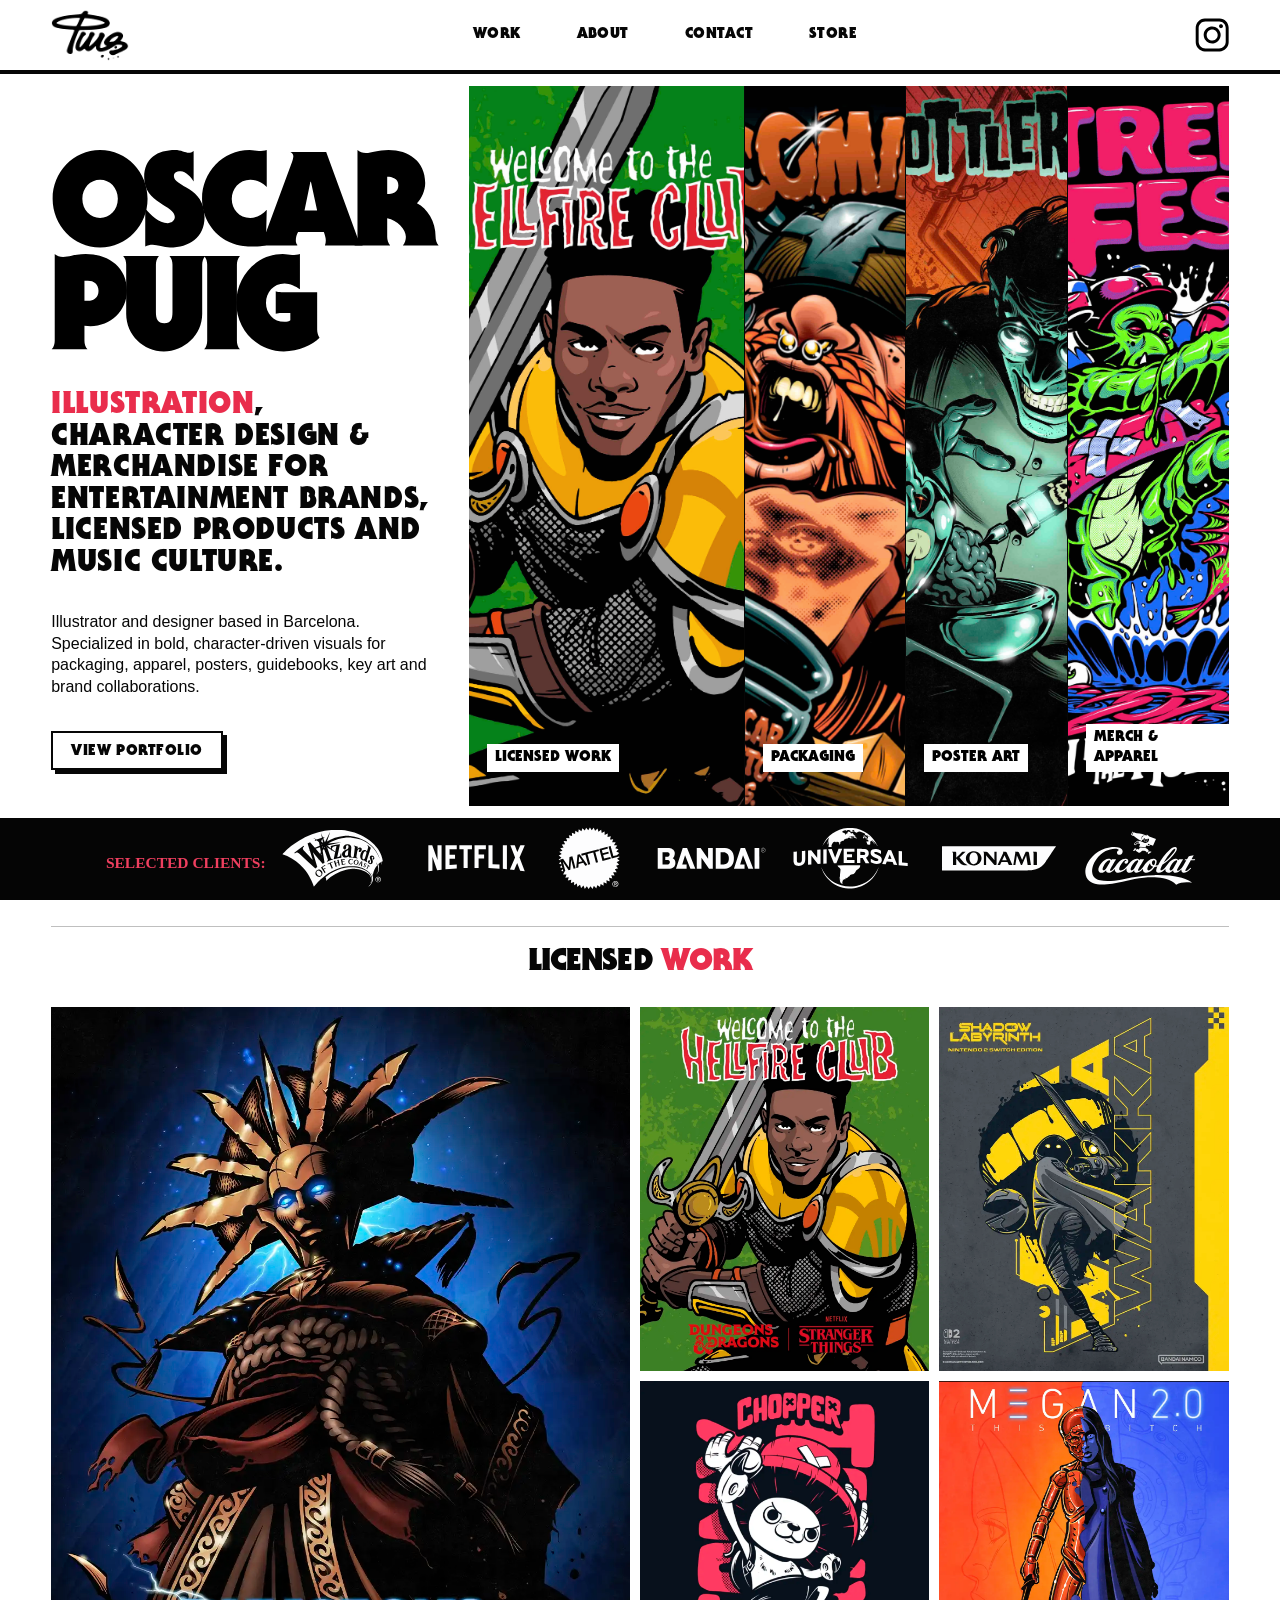
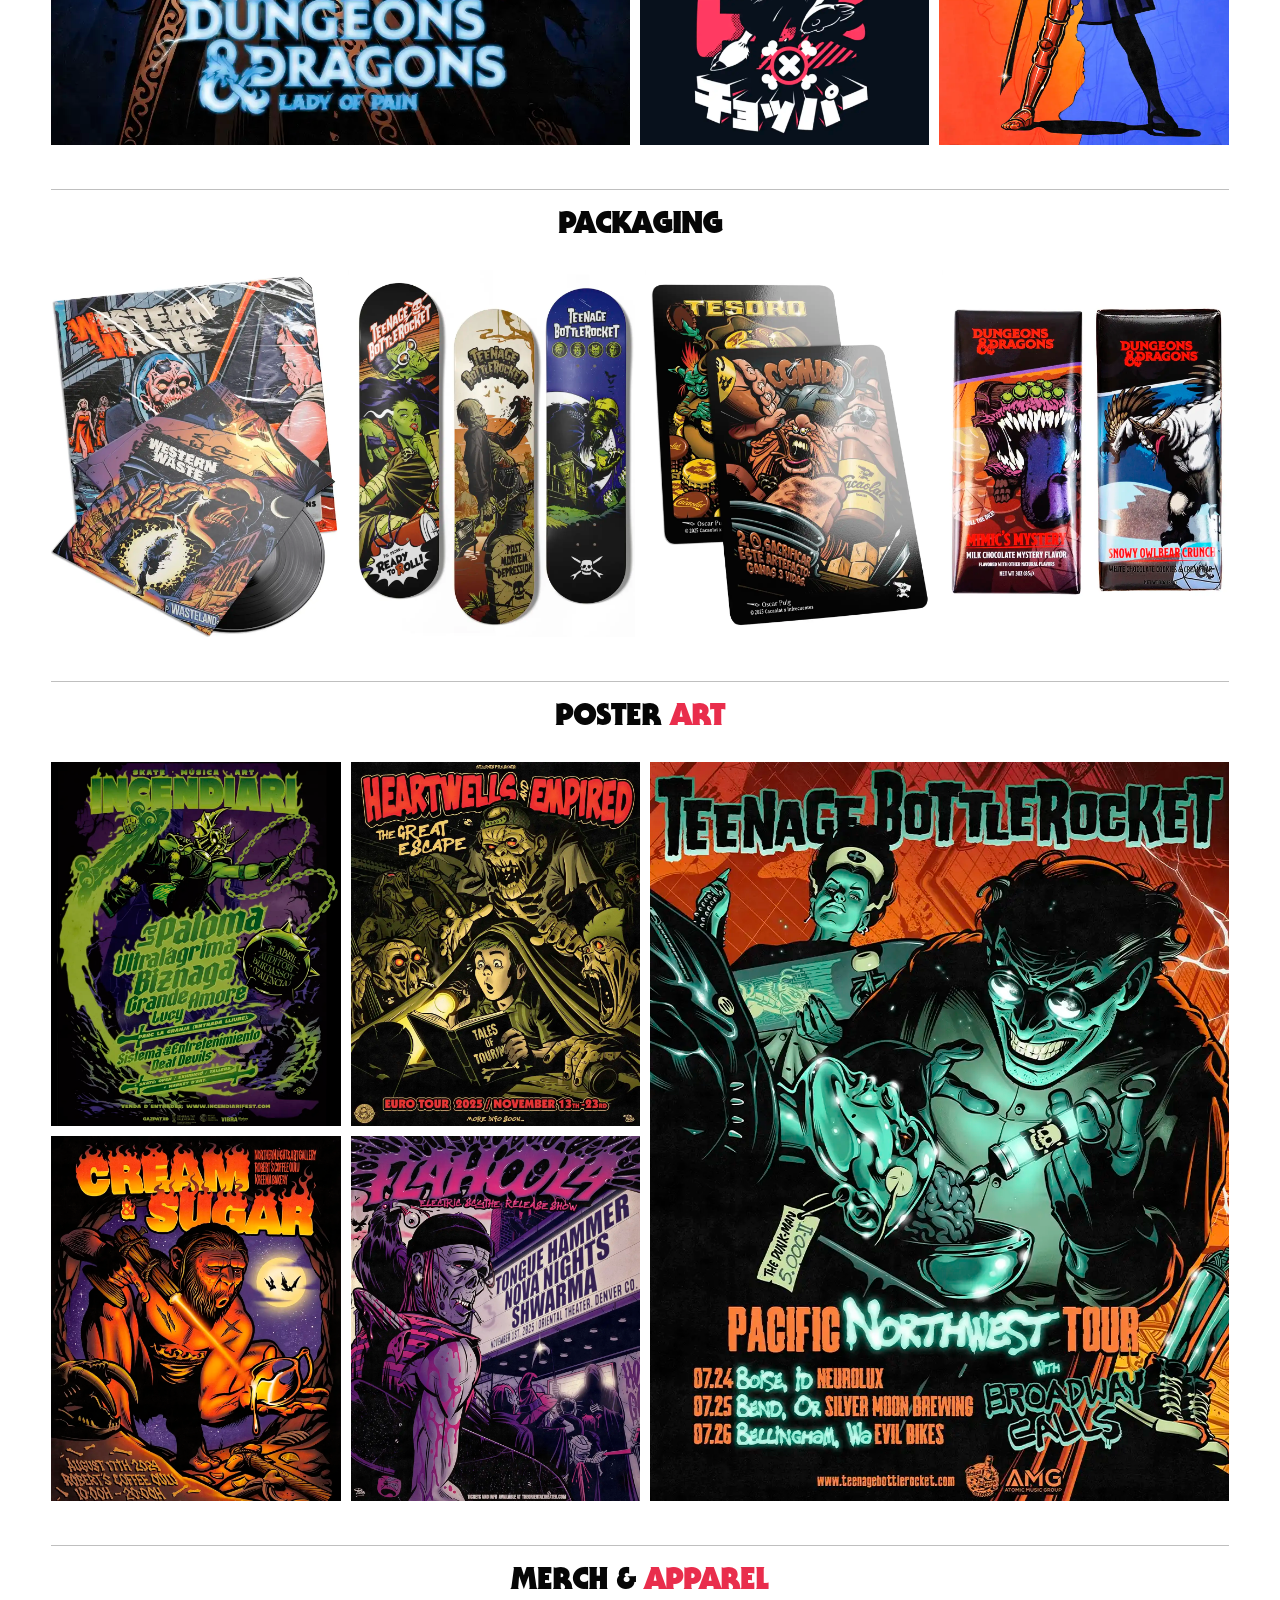
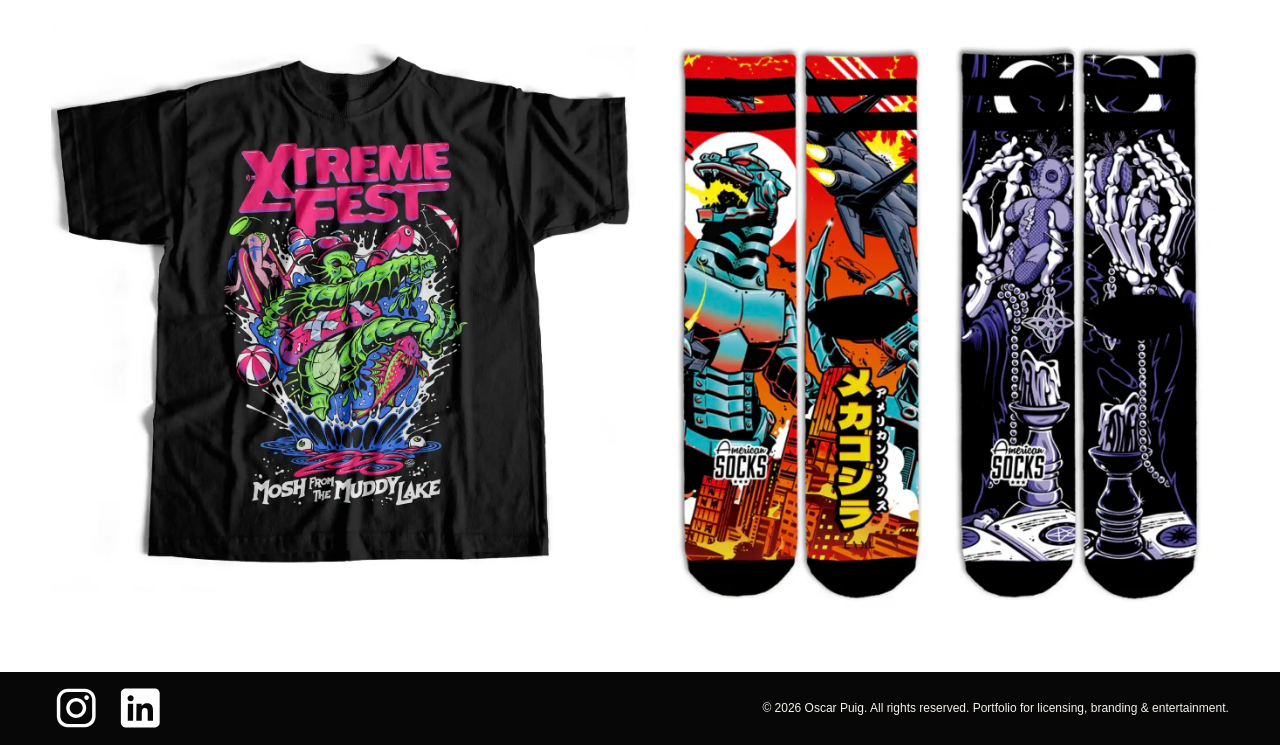
==== commit 934adab8: "ad" ====
--- a/index.html
+++ b/index.html
@@ -5,7 +5,22 @@
   <meta name="viewport" content="width=device-width, initial-scale=1">
   <title>Oscar Puig — Portfolio</title>
   <meta name="description" content="Portfolio de ilustración, licensed work, apparel, poster art y packaging.">
-
+<!-- Open Graph / Link Preview -->
+  <meta property="og:title" content="Oscar Puig — Illustration & Character Design">
+  <meta property="og:description" content="Illustration, character design and merchandise for entertainment brands, licensed products and music culture.">
+  <meta property="og:image" content="https://oscarpuig.com/assets/img/social/og-image.jpg">
+  <meta property="og:url" content="https://oscarpuig.com">
+  <meta property="og:type" content="website">
+
+  <!-- Twitter / X Preview -->
+  <meta name="twitter:card" content="summary_large_image">
+  <meta name="twitter:title" content="Oscar Puig — Illustration & Character Design">
+  <meta name="twitter:description" content="Illustration, character design and merchandise for entertainment brands, licensed products and music culture.">
+  <meta name="twitter:image" content="https://oscarpuig.com/assets/img/social/og-image.jpg">
+
+  <link rel="icon" type="image/png" href="assets/img/favicon/favicon.png">
+  <link rel="stylesheet" href="assets/css/styles.css">
+</head>
   <link rel="icon" type="image/png" href="assets/img/favicon/favicon.png">
   <link rel="stylesheet" href="assets/css/styles.css">
 </head>
--- a/assets/css/styles.css
+++ b/assets/css/styles.css
@@ -614,19 +614,27 @@
 }
 
 .modal-close{
-  position:absolute;
-  right:-8px;
-  top:-52px;
+  position:sticky;
+  top:18px;
+  left:100%;
   z-index:120;
+
   width:42px;
   height:42px;
+  margin-left:auto;
+  margin-right:-8px;
+  margin-bottom:10px;
+
   border:0;
   background:transparent;
   color:#fff;
+
   font-family:var(--display);
   font-size:42px;
   line-height:1;
+
   cursor:pointer;
+
   transition:
     transform .2s ease,
     opacity .2s ease;
@@ -1358,3 +1366,13 @@
 }
 
 
+/* Logo GIF header con blanco en modo multiplicar */
+.site-header .logo{
+  background:transparent;
+  isolation:auto;
+}
+
+.site-header .logo img{
+  mix-blend-mode:multiply;
+  filter:contrast(1.15);
+}
--- a/assets/css/styles.css
+++ b/assets/css/styles.css
@@ -614,19 +614,27 @@
 }
 
 .modal-close{
-  position:absolute;
-  right:-8px;
-  top:-52px;
+  position:sticky;
+  top:18px;
+  left:100%;
   z-index:120;
+
   width:42px;
   height:42px;
+  margin-left:auto;
+  margin-right:-8px;
+  margin-bottom:10px;
+
   border:0;
   background:transparent;
   color:#fff;
+
   font-family:var(--display);
   font-size:42px;
   line-height:1;
+
   cursor:pointer;
+
   transition:
     transform .2s ease,
     opacity .2s ease;
@@ -1358,3 +1366,13 @@
 }
 
 
+/* Logo GIF header con blanco en modo multiplicar */
+.site-header .logo{
+  background:transparent;
+  isolation:auto;
+}
+
+.site-header .logo img{
+  mix-blend-mode:multiply;
+  filter:contrast(1.15);
+}
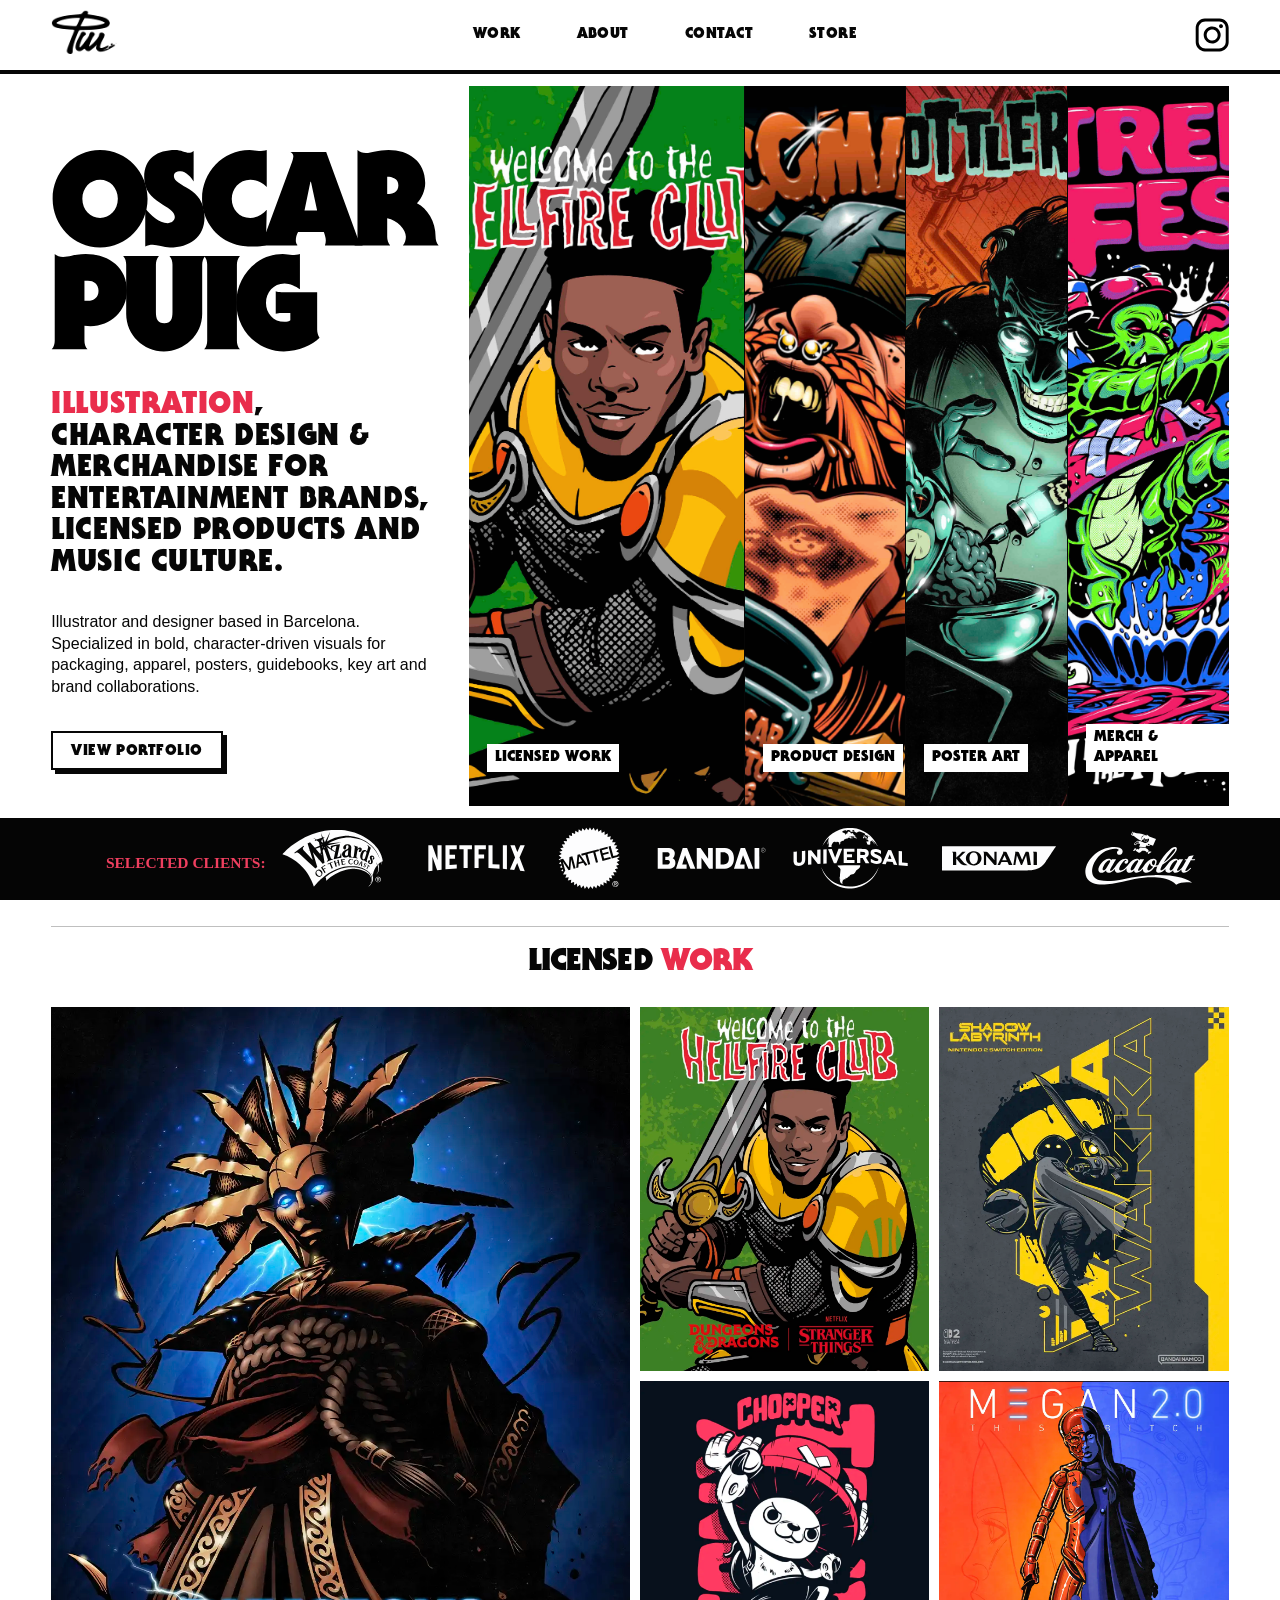
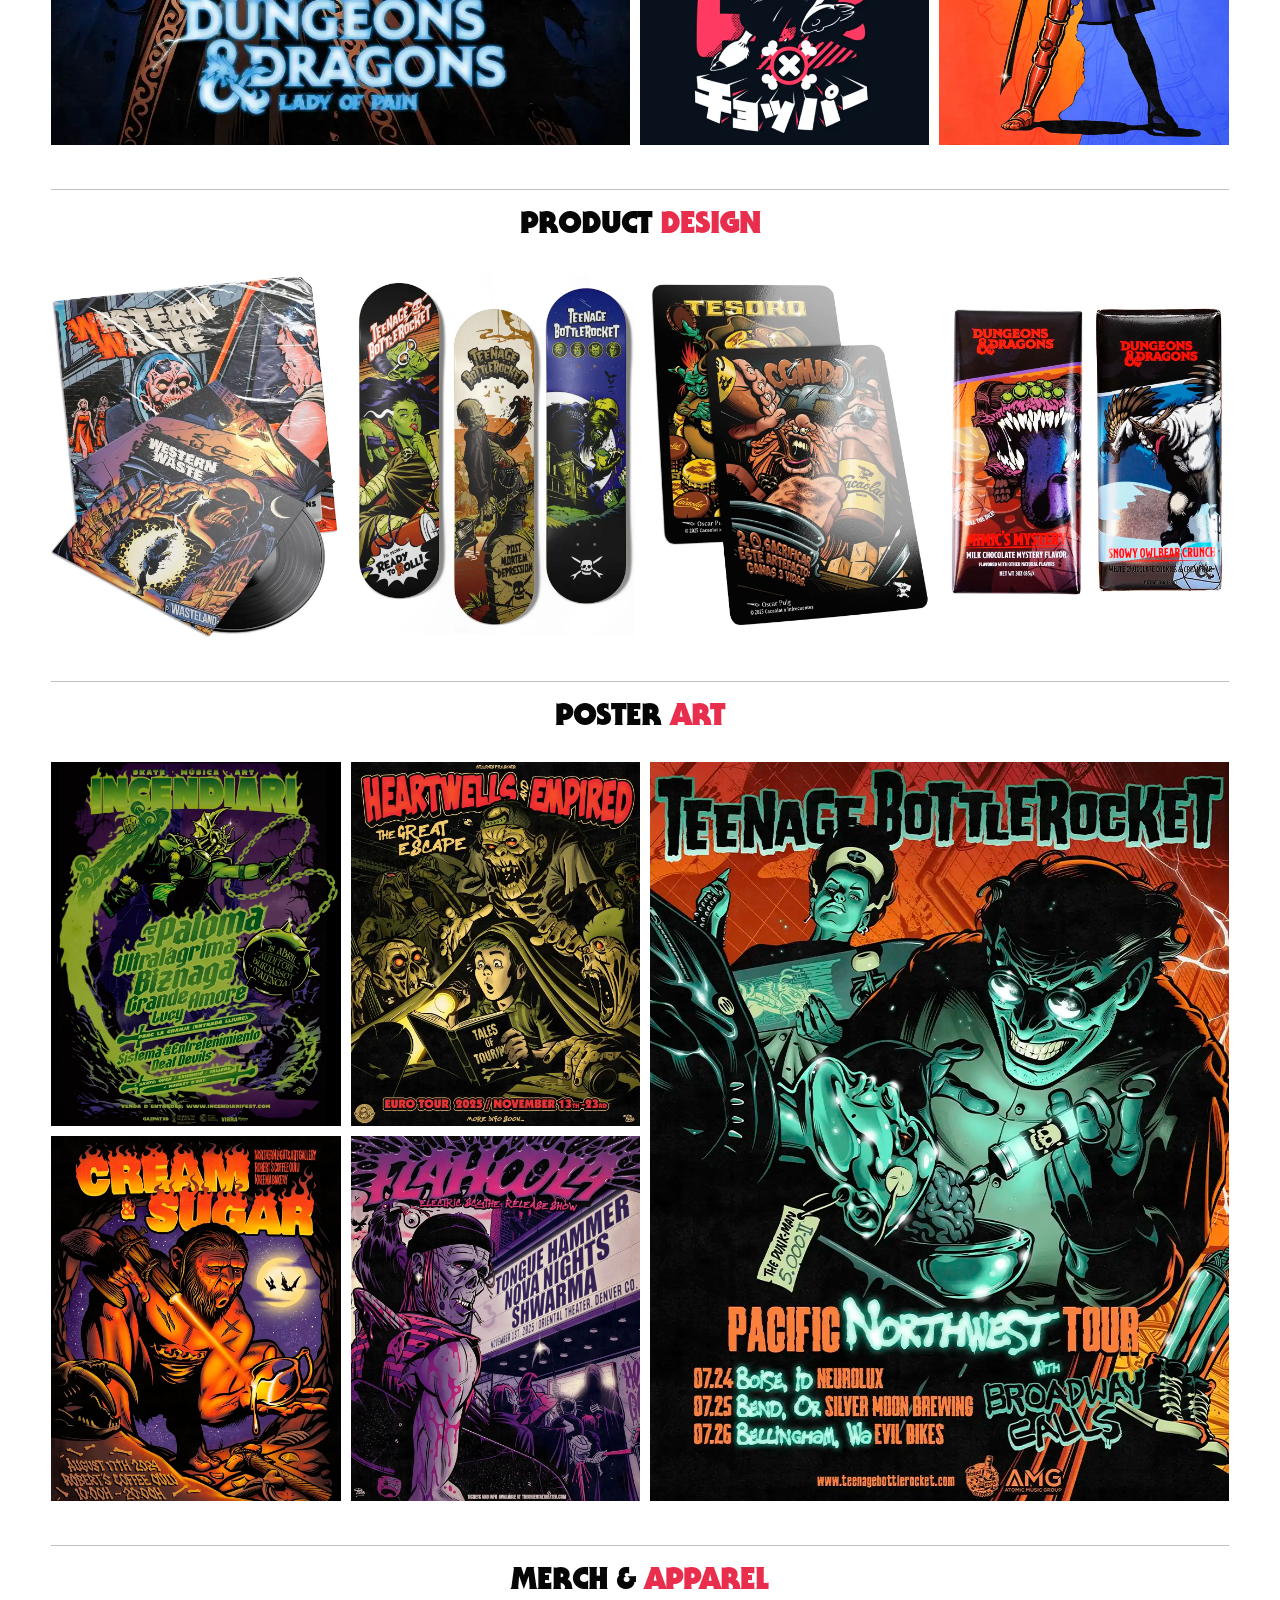
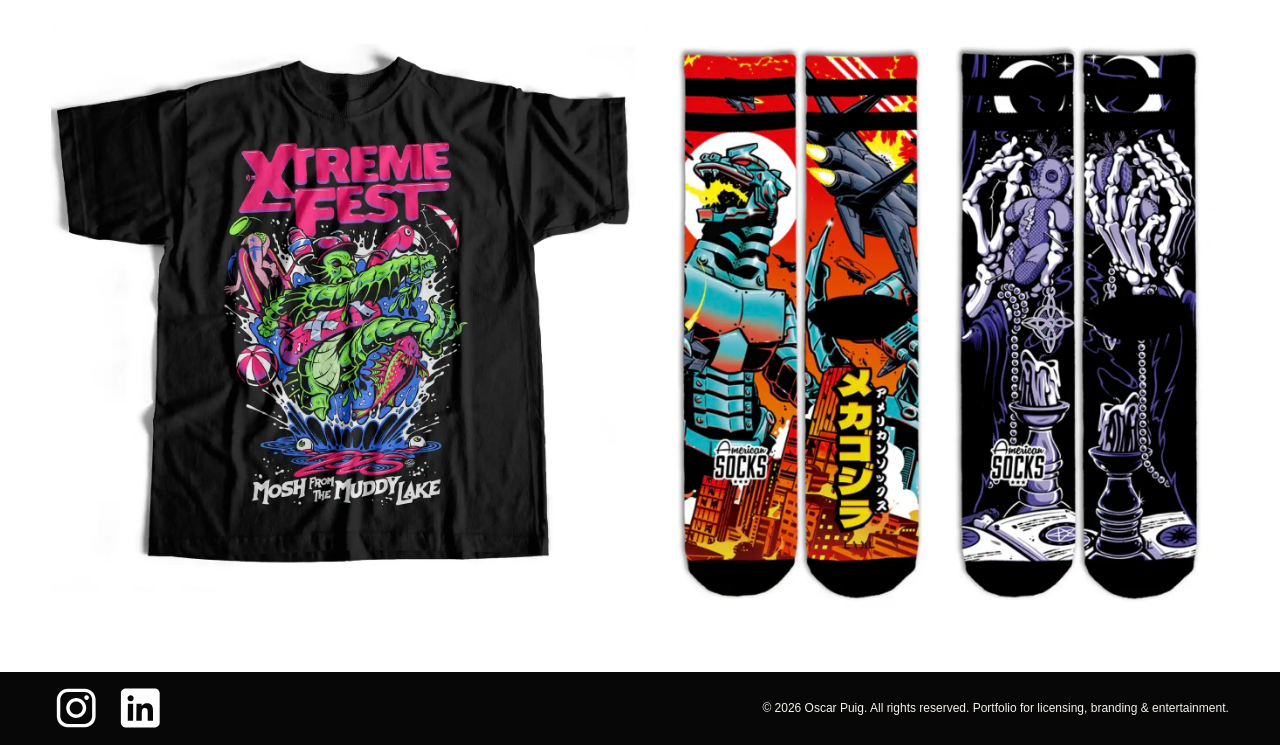
==== commit eacf9676: "ok" ====
--- a/index.html
+++ b/index.html
@@ -14,13 +14,10 @@
 
   <!-- Twitter / X Preview -->
   <meta name="twitter:card" content="summary_large_image">
-  <meta name="twitter:title" content="Oscar Puig — Illustration & Character Design">
+  <meta name="twitter:title" content="Oscar Puig — Illustration">
   <meta name="twitter:description" content="Illustration, character design and merchandise for entertainment brands, licensed products and music culture.">
   <meta name="twitter:image" content="https://oscarpuig.com/assets/img/social/og-image.jpg">
 
-  <link rel="icon" type="image/png" href="assets/img/favicon/favicon.png">
-  <link rel="stylesheet" href="assets/css/styles.css">
-</head>
   <link rel="icon" type="image/png" href="assets/img/favicon/favicon.png">
   <link rel="stylesheet" href="assets/css/styles.css">
 </head>
@@ -84,7 +81,7 @@
 
           <a class="hero-card" href="#packaging">
             <img src="assets/img/hero/packaging.jpg" alt="Packaging">
-            <span class="hero-label">PACKAGING</span>
+            <span class="hero-label">PRODUCT DESIGN</span>
           </a>
 
           <a class="hero-card" href="#poster-art">
@@ -181,7 +178,7 @@
     </section>
 
     <section id="packaging" class="section work-section" data-nav-section>
-      <h2 class="section-title">Packaging</h2>
+      <h2 class="section-title">Product <span>Design<span></h2>
 
       <div class="gallery packaging-grid">
         <article
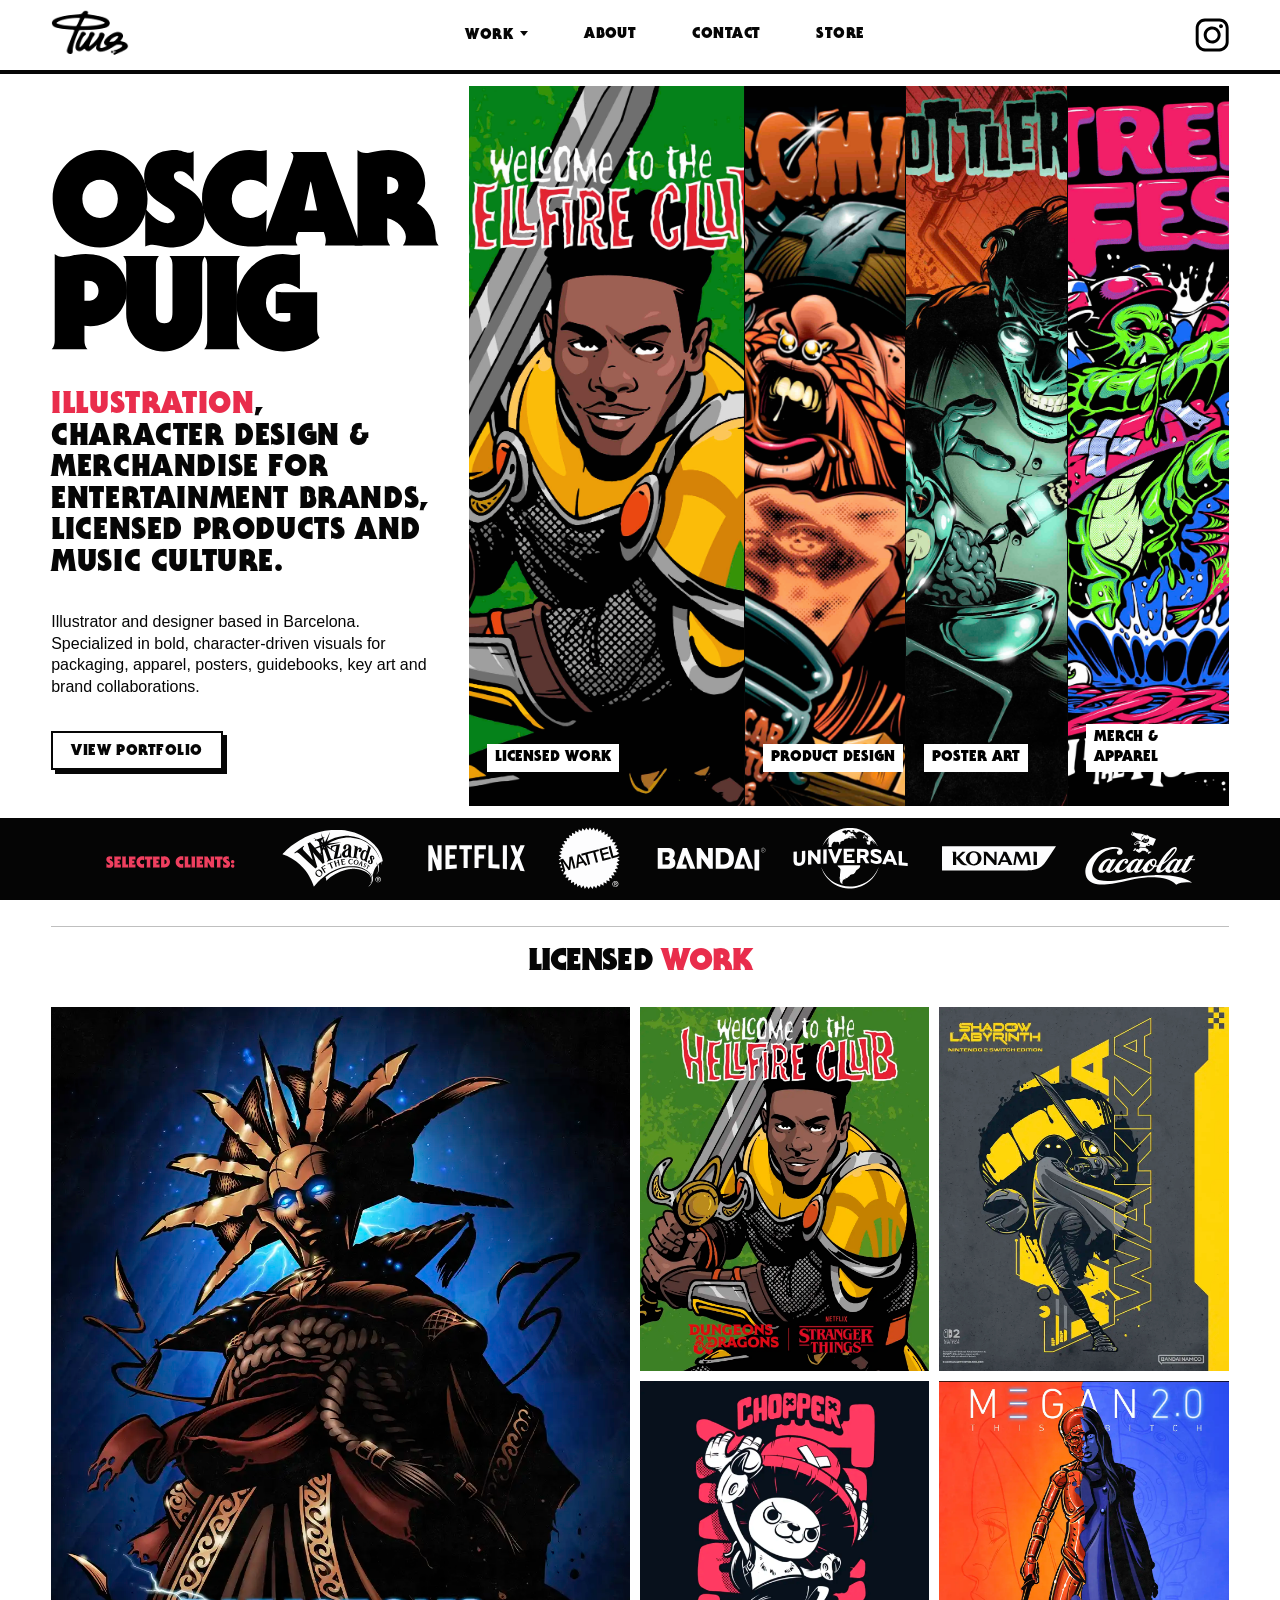
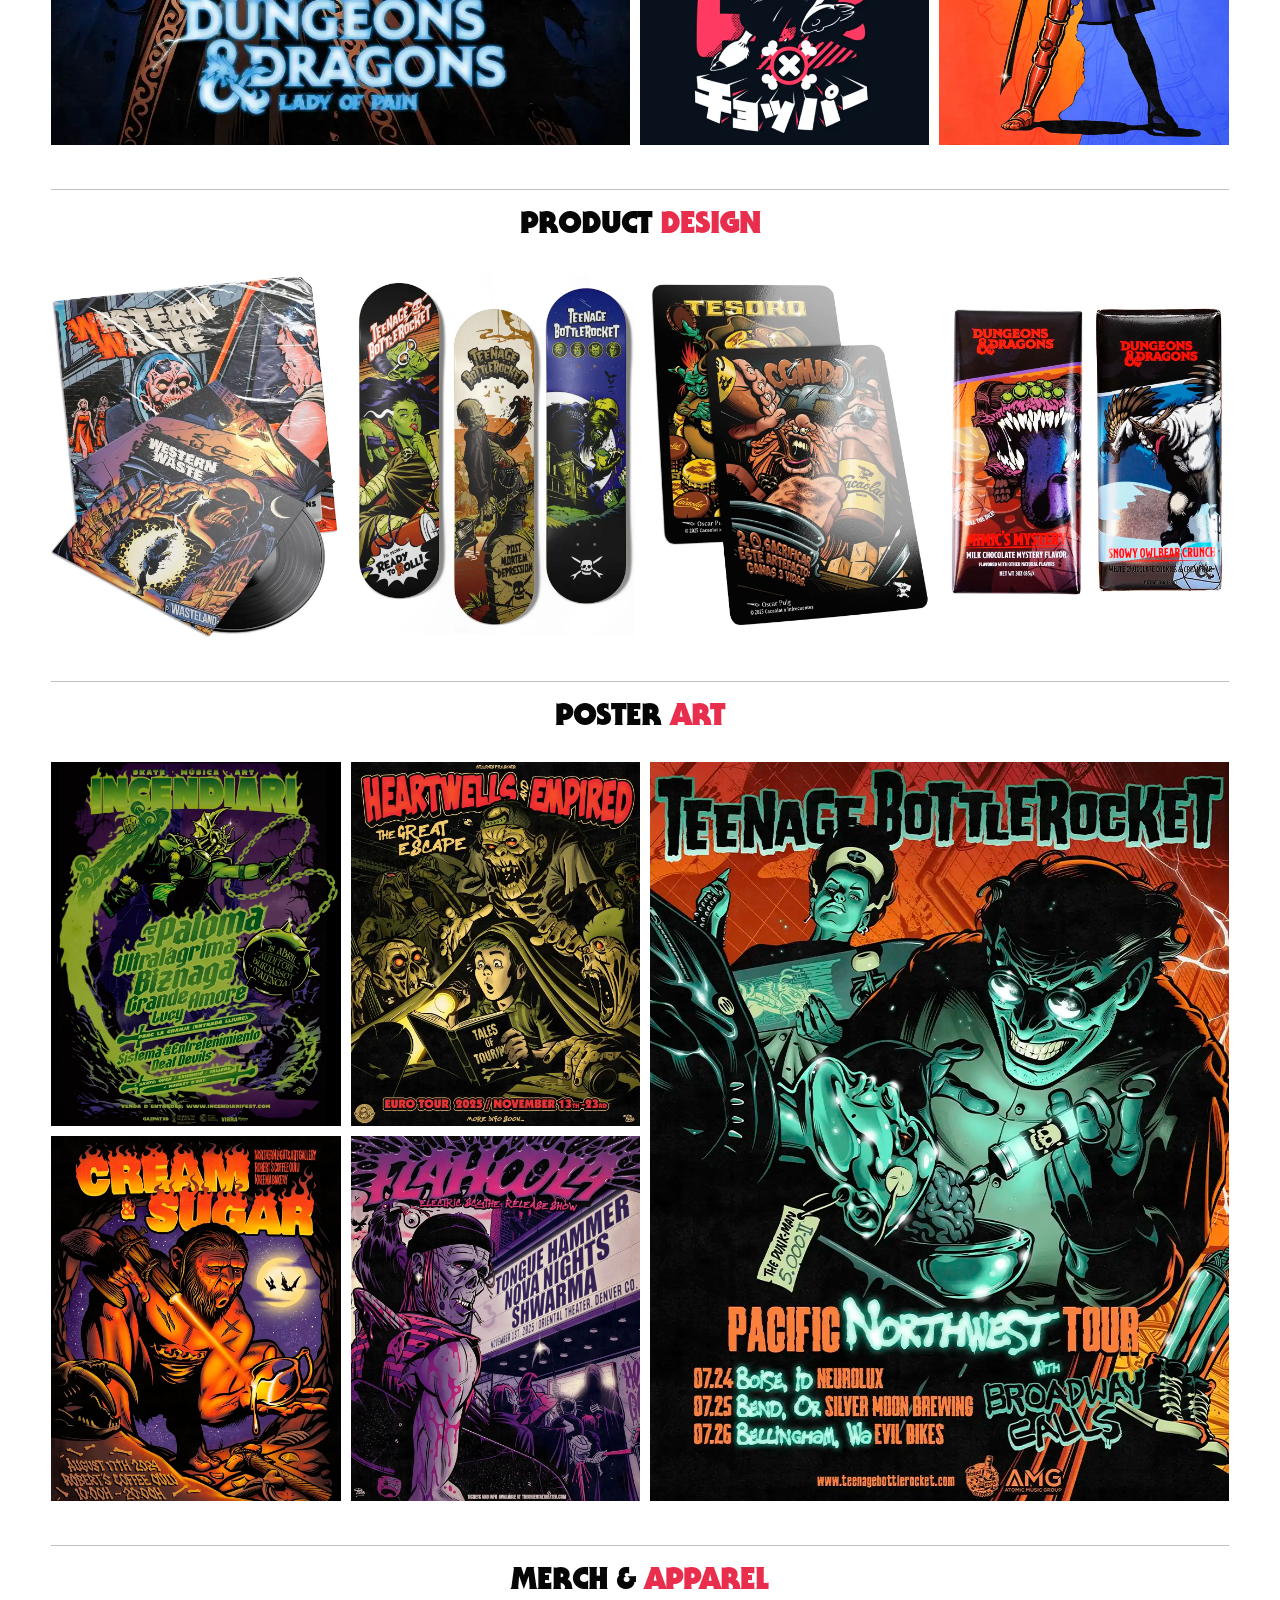
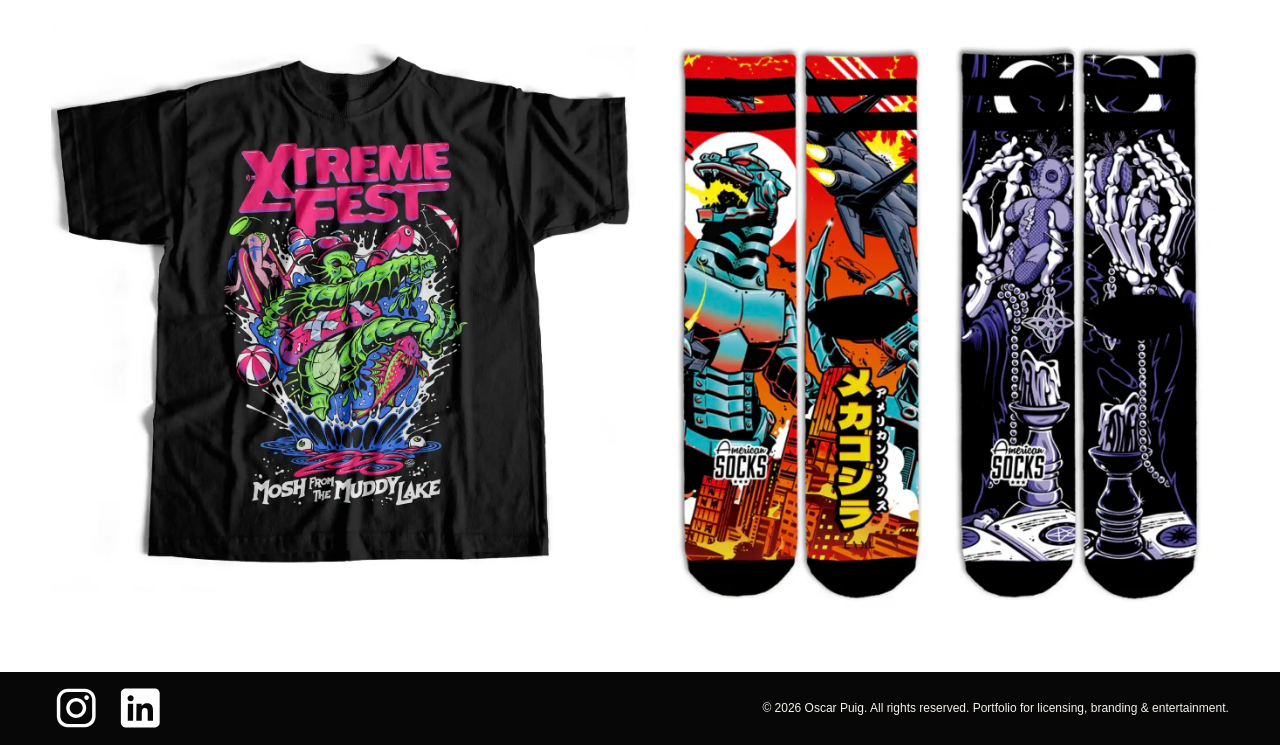
==== commit fcf7b408: "yes" ====
--- a/index.html
+++ b/index.html
@@ -29,12 +29,24 @@
         <img src="assets/img/logos/logo.gif" alt="OP">
       </a>
 
-      <nav class="main-nav" aria-label="Navegación principal">
-        <a href="index.html#licensed-work" data-section="licensed-work">Work</a>
-        <a href="about.html">About</a>
-        <a href="contact.html">Contact</a>
-        <a href="https://lostmerch.com/collections/felina" target="_blank" rel="noopener">Store</a>
-      </nav>
+   <nav class="main-nav" aria-label="Navegación principal">
+  <div class="nav-dropdown">
+    <a class="nav-dropdown-trigger" href="index.html#licensed-work">
+      Work
+    </a>
+
+    <div class="nav-dropdown-menu">
+      <a href="index.html#licensed-work">Licensed Work</a>
+      <a href="index.html#packaging">Product Design</a>
+      <a href="index.html#poster-art">Poster Art</a>
+      <a href="index.html#merch-apparel">Merch & Apparel</a>
+    </div>
+  </div>
+
+  <a href="about.html">About</a>
+  <a href="contact.html">Contact</a>
+  <a href="https://lostmerch.com/collections/felina" target="_blank" rel="noopener">Store</a>
+</nav>
 
       <a
         class="eye-link header-instagram"
--- a/assets/css/styles.css
+++ b/assets/css/styles.css
@@ -1375,4 +1375,216 @@
 .site-header .logo img{
   mix-blend-mode:multiply;
   filter:contrast(1.15);
+}
+/* ============================= */
+/* NAV DROPDOWN WORK */
+/* ============================= */
+
+.nav-dropdown{
+  position:relative;
+  display:flex;
+  align-items:center;
+  height:70px;
+}
+
+.nav-dropdown-trigger{
+  cursor:pointer;
+  display:flex;
+  align-items:center;
+  height:70px;
+}
+
+.nav-dropdown-menu{
+  position:absolute;
+  top:100%;
+  left:50%;
+  transform:translateX(-50%) translateY(0);
+
+  min-width:210px;
+  padding:12px 0;
+
+  background:#ffffff;
+  border:2px solid var(--ink);
+  box-shadow:4px 4px 0 var(--ink);
+
+  display:flex;
+  flex-direction:column;
+  gap:0;
+
+  opacity:0;
+  visibility:hidden;
+  pointer-events:none;
+
+  transition:
+    opacity .18s ease,
+    visibility .18s ease;
+
+  z-index:80;
+}
+
+/* Zona invisible que une Work con el menú */
+.nav-dropdown-menu::before{
+  content:"";
+  position:absolute;
+  left:0;
+  right:0;
+  top:-14px;
+  height:14px;
+  background:transparent;
+}
+
+.nav-dropdown-menu a{
+  display:block;
+  padding:10px 16px 8px;
+
+  font-family:var(--display);
+  font-size:13px;
+  line-height:1;
+  text-align:left;
+  white-space:nowrap;
+
+  color:var(--ink);
+  text-decoration:none;
+  text-transform:uppercase;
+  letter-spacing:.03em;
+}
+
+.nav-dropdown-menu a:hover{
+  background:var(--accent);
+  color:#fff;
+}
+
+.nav-dropdown:hover .nav-dropdown-menu,
+.nav-dropdown:focus-within .nav-dropdown-menu{
+  opacity:1;
+  visibility:visible;
+  pointer-events:auto;
+}
+
+/* Flecha */
+.nav-dropdown-trigger::after{
+  content:"";
+  display:inline-block;
+  width:0;
+  height:0;
+  margin-left:7px;
+  transform:translateY(-2px);
+
+  border-left:4px solid transparent;
+  border-right:4px solid transparent;
+  border-top:5px solid currentColor;
+}
+
+/* MOBILE */
+@media (max-width:640px){
+  .nav-dropdown{
+    width:auto;
+    height:auto;
+    justify-content:center;
+    flex-direction:column;
+  }
+
+  .nav-dropdown-trigger{
+    height:auto;
+  }
+
+  .nav-dropdown-menu{
+    position:static;
+    transform:none;
+
+    width:100%;
+    min-width:0;
+    margin-top:8px;
+    padding:8px 0;
+
+    border:0;
+    box-shadow:none;
+    background:transparent;
+
+    opacity:1;
+    visibility:visible;
+    pointer-events:auto;
+
+    display:flex;
+    flex-direction:column;
+    align-items:center;
+    gap:8px;
+  }
+
+  .nav-dropdown-menu::before{
+    display:none;
+  }
+
+  .nav-dropdown-menu a{
+    text-align:center;
+    font-size:12px;
+    padding:4px 8px;
+  }
+
+  .nav-dropdown-menu a:hover{
+    background:transparent;
+    color:var(--accent);
+  }
+}
+/* ============================= */
+/* FIX ALINEACIÓN NAV DROPDOWN */
+/* ============================= */
+
+.main-nav{
+  align-items:center;
+}
+
+.nav-dropdown{
+  height:auto;
+  display:flex;
+  align-items:center;
+}
+
+.nav-dropdown-trigger{
+  height:auto;
+  display:inline-flex;
+  align-items:center;
+  line-height:1;
+}
+
+/* Mantiene el desplegable conectado sin bajar el texto Work */
+.nav-dropdown::after{
+  content:"";
+  position:absolute;
+  left:0;
+  right:0;
+  top:100%;
+  height:18px;
+  background:transparent;
+}
+
+.nav-dropdown-menu{
+  top:calc(100% + 14px);
+}
+/* ============================= */
+/* MOBILE — OCULTAR DROPDOWN WORK */
+/* ============================= */
+
+@media (max-width:640px){
+  .nav-dropdown{
+    width:auto;
+    flex-direction:row;
+  }
+
+  .nav-dropdown-menu{
+    display:none !important;
+  }
+
+  .nav-dropdown-trigger::after{
+    display:none;
+  }
+}
+/* ============================= */
+/* DESKTOP — CERRAR DROPDOWN AL CLIC */
+/* ============================= */
+
+.nav-dropdown.force-close .nav-dropdown-menu{
+  opacity:0 !important;
+  visibility:hidden !important;
+  pointer-events:none !important;
 }
